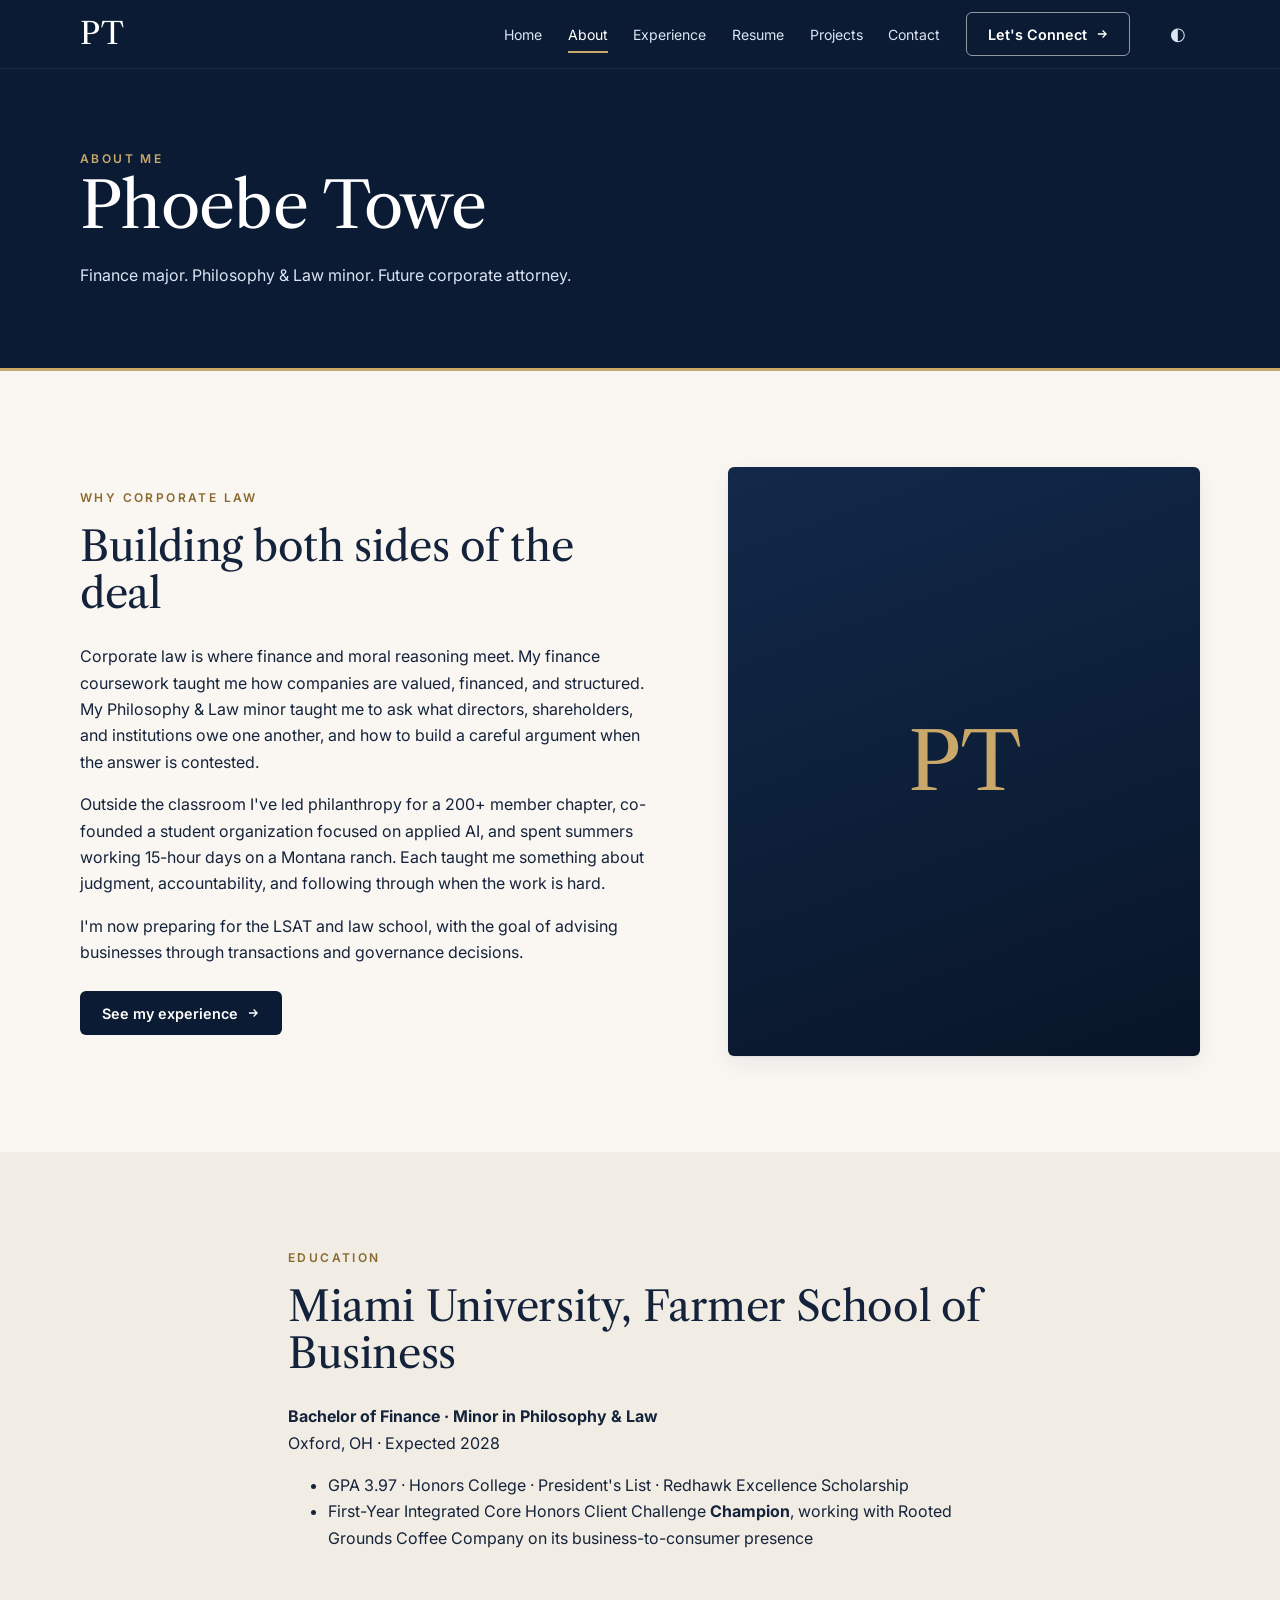
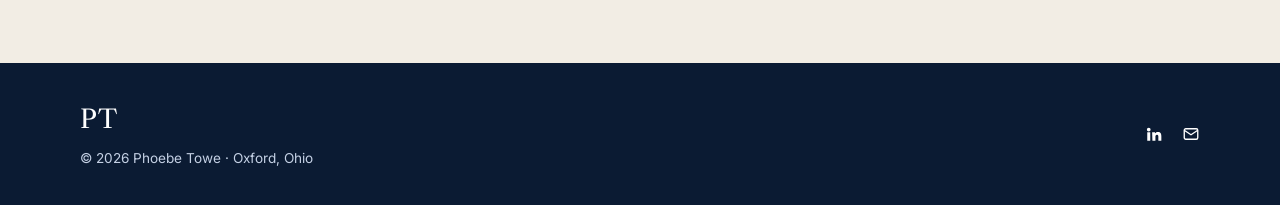
==== about.html @ 5b2447f4 "Rebuild portfolio as multi-page navy site with progress dashboard Co-Authored-By: Claude Sonnet 5.5 " ====
<!doctype html>
<html lang="en">
<head>
  <meta charset="utf-8">
  <meta name="viewport" content="width=device-width, initial-scale=1">
  <title>About | Phoebe Towe</title>
  <meta name="description" content="About Phoebe Towe: finance major, Philosophy & Law minor, and aspiring corporate attorney at Miami University.">
  <meta name="theme-color" content="#0b1b33">
  <link rel="canonical" href="https://phoebetowe.github.io/Portfolio/about.html">
  <meta property="og:title" content="About | Phoebe Towe">
  <meta property="og:description" content="About Phoebe Towe: finance major, Philosophy & Law minor, and aspiring corporate attorney at Miami University.">
  <meta property="og:type" content="website">
  <meta property="og:url" content="https://phoebetowe.github.io/Portfolio/about.html">
  <link rel="icon" href="assets/favicon.svg" type="image/svg+xml">
  <link rel="preconnect" href="https://fonts.googleapis.com">
  <link rel="preconnect" href="https://fonts.gstatic.com" crossorigin>
  <link href="https://fonts.googleapis.com/css2?family=Libre+Caslon+Text:ital,wght@0,400;0,700;1,400&family=Inter:wght@400;500;600&display=swap" rel="stylesheet">
  <link rel="stylesheet" href="css/main.css">
  <link rel="stylesheet" href="css/print.css" media="print">
  <script>
    document.documentElement.classList.add('js');
    try { var t = localStorage.getItem('theme'); if (t) document.documentElement.dataset.theme = t; } catch (e) {}
  </script>
</head>
<body>
  <a class="skip" href="#main">Skip to content</a>
  <header class="site-header">
    <div class="container header-inner">
      <a class="brand" href="index.html" aria-label="Phoebe Towe, home">PT</a>
      <button class="menu-btn" type="button" aria-expanded="false" aria-controls="site-nav">Menu</button>
      <nav id="site-nav" aria-label="Primary">
        <ul class="nav-links">
          <li><a href="index.html">Home</a></li>
          <li><a href="about.html" aria-current="page">About</a></li>
          <li><a href="experience.html">Experience</a></li>
          <li><a href="resume.html">Resume</a></li>
          <li><a href="projects.html">Projects</a></li>
          <li><a href="contact.html">Contact</a></li>
          <li><a class="btn btn-outline" href="contact.html">Let's Connect <svg width="14" height="14" viewBox="0 0 24 24" fill="none" stroke="currentColor" stroke-width="2.2" aria-hidden="true"><path d="M5 12h14M13 6l6 6-6 6"/></svg></a></li>
          <li><button class="theme-btn" type="button" aria-label="Toggle dark mode">◐</button></li>
        </ul>
      </nav>
    </div>
  </header>

  <main id="main">
    <section class="page-hero">
      <div class="container">
        <p class="eyebrow">About me</p>
        <h1>Phoebe Towe</h1>
        <p>Finance major. Philosophy &amp; Law minor. Future corporate attorney.</p>
      </div>
    </section>

    <section class="section reveal" aria-labelledby="about-h">
      <div class="container split">
        <div>
          <p class="eyebrow">Why corporate law</p>
          <h2 id="about-h">Building both sides of the deal</h2>
          <p>Corporate law is where finance and moral reasoning meet. My finance coursework taught me how companies are valued, financed, and structured. My Philosophy &amp; Law minor taught me to ask what directors, shareholders, and institutions owe one another, and how to build a careful argument when the answer is contested.</p>
          <p>Outside the classroom I've led philanthropy for a 200+ member chapter, co-founded a student organization focused on applied AI, and spent summers working 15-hour days on a Montana ranch. Each taught me something about judgment, accountability, and following through when the work is hard.</p>
          <p>I'm now preparing for the LSAT and law school, with the goal of advising businesses through transactions and governance decisions.</p>
          <div class="cta"><a class="btn btn-primary" href="experience.html">See my experience <svg width="14" height="14" viewBox="0 0 24 24" fill="none" stroke="currentColor" stroke-width="2.2" aria-hidden="true"><path d="M5 12h14M13 6l6 6-6 6"/></svg></a></div>
        </div>
        <figure class="portrait">
          <span class="initials" aria-hidden="true">PT</span>
          <!-- Drop a headshot at assets/headshot.jpg and replace the span above with:
               <img src="assets/headshot.jpg" alt="Portrait of Phoebe Towe" width="800" height="1000"> -->
        </figure>
      </div>
    </section>

    <section class="section alt reveal" aria-labelledby="edu-h">
      <div class="container narrow">
        <p class="eyebrow">Education</p>
        <h2 id="edu-h">Miami University, Farmer School of Business</h2>
        <p><strong>Bachelor of Finance · Minor in Philosophy &amp; Law</strong><br>Oxford, OH · Expected 2028</p>
        <ul>
          <li>GPA 3.97 · Honors College · President's List · Redhawk Excellence Scholarship</li>
          <li>First-Year Integrated Core Honors Client Challenge <strong>Champion</strong>, working with Rooted Grounds Coffee Company on its business-to-consumer presence</li>
        </ul>
      </div>
    </section>
  </main>

  <footer class="site-footer">
    <div class="container footer-inner">
      <div>
        <a class="brand" href="index.html" aria-label="Phoebe Towe, home">PT</a>
        <p style="margin:.4rem 0 0">© <span id="year">2026</span> Phoebe Towe · Oxford, Ohio</p>
      </div>
      <div class="footer-links">
        <a href="https://www.linkedin.com/in/phoebe-towe" rel="noopener" aria-label="LinkedIn"><svg width="18" height="18" viewBox="0 0 24 24" fill="currentColor" aria-hidden="true"><path d="M4.98 3.5a2.5 2.5 0 1 1 0 5 2.5 2.5 0 0 1 0-5zM3 9.5h4V21H3zM9.5 9.5h3.8v1.6h.1c.5-1 1.8-1.9 3.7-1.9 4 0 4.7 2.6 4.7 6V21h-4v-5.2c0-1.3 0-2.9-1.8-2.9s-2.1 1.4-2.1 2.8V21h-4z"/></svg></a>
        <a href="mailto:towepm@miamioh.edu" aria-label="Email Phoebe"><svg width="18" height="18" viewBox="0 0 24 24" fill="none" stroke="currentColor" stroke-width="1.8" aria-hidden="true"><rect x="3" y="5" width="18" height="14" rx="2"/><path d="m3 7 9 6 9-6"/></svg></a>
      </div>
    </div>
  </footer>
  <script src="js/main.js"></script>
</body>
</html>
---- css/main.css ----
/* Phoebe Towe portfolio — navy + brass. All colors live in tokens. */
:root {
  --navy-900: #081528;
  --navy-800: #0b1b33;
  --navy-700: #12294a;
  --navy-600: #1d3a63;
  --brass: #c9a86a;
  --brass-dark: #8a6a2f;
  --brass-soft: #e9dcc0;

  --bg: #faf7f2;
  --surface: #ffffff;
  --surface-2: #f2ede4;
  --text: #14233b;
  --text-muted: #4f5d73;
  --line: #e4ddd0;
  --accent: var(--brass-dark);
  --link: var(--navy-700);
  --focus: #2f6fdf;
  --success: #1f8a5b;
  --shadow: 0 1px 2px rgb(11 27 51 / 6%), 0 8px 24px rgb(11 27 51 / 7%);

  --font-display: "Libre Caslon Text", Georgia, "Times New Roman", serif;
  --font-body: "Inter", system-ui, -apple-system, "Segoe UI", sans-serif;
  --radius: 6px;
  --maxw: 1120px;
}

:root[data-theme="dark"] {
  --bg: #0a1628;
  --surface: #11233f;
  --surface-2: #0e1d35;
  --text: #eef1f6;
  --text-muted: #b2bdd0;
  --line: #24395c;
  --accent: var(--brass);
  --link: #cfe0ff;
  --shadow: 0 8px 24px rgb(0 0 0 / 35%);
}

*, *::before, *::after { box-sizing: border-box; }
html { scroll-behavior: smooth; }
body {
  margin: 0;
  background: var(--bg);
  color: var(--text);
  font-family: var(--font-body);
  font-size: 1rem;
  line-height: 1.65;
  -webkit-font-smoothing: antialiased;
}
img, svg { max-width: 100%; display: block; }
a { color: var(--link); }
:focus-visible { outline: 3px solid var(--focus); outline-offset: 3px; border-radius: 3px; }
.skip { position: absolute; left: -999px; top: 0; background: var(--brass); color: var(--navy-900); padding: .6rem 1rem; z-index: 100; }
.skip:focus { left: 0; }
.container { width: min(var(--maxw), 100% - 2.5rem); margin-inline: auto; }

h1, h2, h3 { font-family: var(--font-display); line-height: 1.15; margin: 0 0 .6em; font-weight: 400; letter-spacing: -.01em; }
h1 { font-size: clamp(2.4rem, 6vw, 4rem); }
h2 { font-size: clamp(1.8rem, 3.6vw, 2.6rem); }
h3 { font-size: 1.2rem; }
p { margin: 0 0 1em; }
.eyebrow { font-size: .75rem; letter-spacing: .2em; text-transform: uppercase; font-weight: 600; color: var(--accent); margin-bottom: .9rem; }

/* ---------- Header ---------- */
.site-header { position: sticky; top: 0; z-index: 50; background: var(--navy-800); border-bottom: 1px solid rgb(255 255 255 / 8%); }
.header-inner { display: flex; align-items: center; justify-content: space-between; gap: 1.5rem; min-height: 68px; }
.brand { display: inline-flex; align-items: center; gap: .6rem; color: #fff; text-decoration: none; font-family: var(--font-display); font-size: 1.9rem; letter-spacing: .02em; }
.brand small { font-family: var(--font-body); font-size: .72rem; letter-spacing: .18em; text-transform: uppercase; color: var(--brass-soft); display: none; }
.nav-links { display: flex; align-items: center; gap: 1.6rem; list-style: none; margin: 0; padding: 0; }
.nav-links a:not(.btn) { color: #dbe4f3; text-decoration: none; font-size: .88rem; padding: .5rem 0; border-bottom: 2px solid transparent; }
.nav-links a:not(.btn):hover, .nav-links a[aria-current="page"] { color: #fff; border-bottom-color: var(--brass); }
.menu-btn { display: none; background: none; border: 1px solid rgb(255 255 255 / 30%); color: #fff; border-radius: var(--radius); min-height: 44px; padding: 0 1rem; font: inherit; cursor: pointer; }
.theme-btn { background: none; border: 0; color: #dbe4f3; font-size: 1.1rem; cursor: pointer; min-width: 44px; min-height: 44px; }

/* ---------- Buttons ---------- */
.btn { display: inline-flex; align-items: center; gap: .5rem; min-height: 44px; padding: .65rem 1.3rem; border-radius: var(--radius); font: 600 .9rem var(--font-body); text-decoration: none; border: 1px solid transparent; cursor: pointer; transition: transform .2s, background .2s, color .2s, border-color .2s; }
.btn:hover { transform: translateY(-1px); }
.btn-primary { background: var(--navy-800); color: #fff; }
.btn-primary:hover { background: var(--navy-600); }
.btn-brass { background: var(--brass); color: var(--navy-900); }
.btn-brass:hover { background: var(--brass-soft); }
.btn-outline { border-color: rgb(255 255 255 / 55%); color: #fff; background: transparent; }
.btn-outline:hover { background: rgb(255 255 255 / 12%); }
.btn-ghost { border-color: var(--navy-700); color: var(--navy-700); background: transparent; }
.btn-ghost:hover { background: var(--navy-800); color: #fff; }
:root[data-theme="dark"] .btn-primary { background: var(--brass); color: var(--navy-900); }
:root[data-theme="dark"] .btn-ghost { border-color: var(--brass); color: var(--brass); }
.cta { display: flex; flex-wrap: wrap; gap: .8rem; margin-top: 1.6rem; }

/* ---------- Hero ---------- */
.hero { position: relative; overflow: hidden; color: #fff; background: linear-gradient(180deg, #07111f 0%, var(--navy-800) 55%, #1b3156 100%); }
.hero .skyline { position: absolute; inset: auto 0 0 0; width: 100%; height: 78%; opacity: .95; pointer-events: none; }
.hero::after { content: ""; position: absolute; inset: 0; background: linear-gradient(90deg, rgb(7 17 31 / 92%) 0%, rgb(7 17 31 / 70%) 45%, rgb(7 17 31 / 0%) 80%); pointer-events: none; }
.hero .container { position: relative; z-index: 1; }
.hero-inner { position: relative; padding: clamp(5rem, 14vw, 9.5rem) 0 clamp(6rem, 16vw, 11rem); max-width: 40rem; }
.hero .eyebrow { color: var(--brass); }
.hero h1 { color: #fff; }
.hero .lede { color: #dbe4f3; font-size: 1.1rem; max-width: 34rem; }
.facts { display: flex; flex-wrap: wrap; gap: 1.6rem 2.4rem; margin: 2.4rem 0 0; padding-top: 1.4rem; border-top: 1px solid rgb(255 255 255 / 18%); }
.facts dt { font-size: .7rem; letter-spacing: .16em; text-transform: uppercase; color: var(--brass-soft); }
.facts dd { margin: .15rem 0 0; font-family: var(--font-display); font-size: 1.15rem; }

.page-hero { background: var(--navy-800); color: #fff; padding: clamp(3rem, 7vw, 5rem) 0; border-bottom: 3px solid var(--brass); }
.page-hero h1 { color: #fff; margin-bottom: .3em; }
.page-hero p { color: #dbe4f3; max-width: 38rem; margin: 0; }
.page-hero .eyebrow { color: var(--brass); }

/* ---------- Sections ---------- */
.section { padding: clamp(3.5rem, 8vw, 6rem) 0; }
.section.alt { background: var(--surface-2); }
.narrow { max-width: 44rem; }
.split { display: grid; grid-template-columns: 1.1fr .9fr; gap: clamp(2rem, 6vw, 4.5rem); align-items: center; }
.portrait { position: relative; aspect-ratio: 4 / 5; border-radius: var(--radius); background: linear-gradient(160deg, var(--navy-700), var(--navy-900)); display: grid; place-items: center; box-shadow: var(--shadow); overflow: hidden; }
.portrait img { width: 100%; height: 100%; object-fit: cover; }
.portrait .initials { font-family: var(--font-display); font-size: 5rem; color: var(--brass); }
.portrait figcaption { position: absolute; inset: auto 0 0 0; padding: .8rem 1rem; font-size: .75rem; color: #dbe4f3; background: linear-gradient(transparent, rgb(8 21 40 / 85%)); }
figure { margin: 0; }

/* Cards */
.cards { display: grid; grid-template-columns: repeat(auto-fit, minmax(260px, 1fr)); gap: 1.4rem; }
.card { background: var(--surface); border: 1px solid var(--line); border-radius: var(--radius); box-shadow: var(--shadow); overflow: hidden; display: flex; flex-direction: column; }
.card .thumb { aspect-ratio: 16 / 9; background: linear-gradient(135deg, var(--navy-700), var(--navy-900)); display: grid; place-items: center; }
.card .thumb svg { width: 56px; height: 56px; stroke: var(--brass); fill: none; stroke-width: 1.4; }
.card-body { padding: 1.3rem 1.4rem 1.5rem; display: flex; flex-direction: column; flex: 1; }
.card-tag { font-size: .7rem; letter-spacing: .14em; text-transform: uppercase; color: var(--accent); font-weight: 600; margin-bottom: .5rem; }
.card h3 { margin-bottom: .4em; }
.card p { color: var(--text-muted); font-size: .95rem; }
.status { margin-top: auto; font-size: .8rem; font-weight: 600; color: var(--text-muted); }
.status::before { content: ""; display: inline-block; width: .55rem; height: .55rem; border-radius: 50%; background: var(--brass); margin-right: .5rem; }

/* Highlights row */
.highlights { display: grid; grid-template-columns: repeat(auto-fit, minmax(220px, 1fr)); gap: 1.2rem; margin-top: 2rem; }
.highlight { background: var(--surface); border: 1px solid var(--line); border-left: 3px solid var(--brass); padding: 1.2rem 1.3rem; border-radius: var(--radius); }
.highlight strong { display: block; font-family: var(--font-display); font-size: 1.15rem; font-weight: 400; margin-bottom: .2rem; }
.highlight span { color: var(--text-muted); font-size: .9rem; }

/* Timeline */
.timeline { list-style: none; margin: 0; padding: 0 0 0 1.6rem; position: relative; }
.timeline::before { content: ""; position: absolute; left: 5px; top: 8px; bottom: 8px; width: 2px; background: var(--line); }
.timeline > li { position: relative; padding: 0 0 2.4rem; display: grid; grid-template-columns: 15rem 1fr; gap: 1rem 2.4rem; }
.timeline > li::before { content: ""; position: absolute; left: -1.6rem; top: .45rem; width: 12px; height: 12px; border-radius: 50%; background: var(--brass); box-shadow: 0 0 0 4px var(--bg); }
.timeline h3 { margin-bottom: .15em; }
.timeline .role { color: var(--text-muted); margin: 0; font-size: .95rem; }
.timeline .when { color: var(--accent); font-size: .8rem; font-weight: 600; letter-spacing: .06em; margin-top: .4rem; }
.timeline ul { margin: 0; padding-left: 1.1rem; color: var(--text-muted); }
.timeline li li { margin-bottom: .45rem; }

/* Tags */
.tags { display: flex; flex-wrap: wrap; gap: .6rem; list-style: none; margin: 0; padding: 0; }
.tags li { background: var(--surface); border: 1px solid var(--line); border-radius: 999px; padding: .4rem 1rem; font-size: .85rem; color: var(--text); }

/* Resume page */
.resume-actions { display: flex; flex-wrap: wrap; gap: .8rem; margin-bottom: 2.4rem; }
.resume-sheet { background: var(--surface); border: 1px solid var(--line); box-shadow: var(--shadow); border-radius: var(--radius); padding: clamp(1.5rem, 5vw, 3.2rem); }
.resume-sheet header { border-bottom: 2px solid var(--navy-800); padding-bottom: 1rem; margin-bottom: 1.6rem; }
.resume-sheet h1 { font-size: 2.2rem; margin-bottom: .2em; }
.resume-sheet h2 { font-size: .8rem; letter-spacing: .18em; text-transform: uppercase; font-family: var(--font-body); font-weight: 600; color: var(--accent); border-bottom: 1px solid var(--line); padding-bottom: .4rem; margin: 1.8rem 0 1rem; }
.r-row { display: flex; justify-content: space-between; gap: 1rem; flex-wrap: wrap; }
.r-row strong { font-weight: 600; }
.r-row span { color: var(--text-muted); font-size: .9rem; }
.resume-sheet ul { margin: .4rem 0 1.1rem; padding-left: 1.1rem; color: var(--text-muted); font-size: .95rem; }

/* Contact */
.contact-grid { display: grid; grid-template-columns: 1fr 1fr; gap: clamp(2rem, 6vw, 4rem); align-items: start; }
.contact-list { list-style: none; padding: 0; margin: 1.6rem 0 0; display: grid; gap: .9rem; }
.contact-list a { text-decoration: none; font-weight: 500; }
.contact-list a:hover { text-decoration: underline; }
form.contact-form { background: var(--surface); border: 1px solid var(--line); border-radius: var(--radius); box-shadow: var(--shadow); padding: 1.6rem; display: grid; gap: 1rem; }
label { font-size: .8rem; font-weight: 600; letter-spacing: .04em; }
input, textarea { width: 100%; font: inherit; color: var(--text); background: var(--bg); border: 1px solid var(--line); border-radius: var(--radius); padding: .75rem .9rem; min-height: 44px; margin-top: .3rem; }
textarea { min-height: 140px; resize: vertical; }
.form-note { font-size: .8rem; color: var(--text-muted); margin: 0; }

.disclaimer { font-size: .8rem; color: var(--text-muted); margin-top: 1.6rem; }

/* Footer */
.site-footer { background: var(--navy-800); color: #c4d0e4; padding: 2.2rem 0; font-size: .85rem; }
.footer-inner { display: flex; justify-content: space-between; align-items: center; flex-wrap: wrap; gap: 1rem; }
.footer-inner .brand { font-size: 1.6rem; }
.footer-links { display: flex; gap: 1.2rem; }
.footer-links a { color: #fff; text-decoration: none; }
.footer-links a:hover { text-decoration: underline; }

/* ---------- Dashboard ---------- */
.dash-grid { display: grid; grid-template-columns: 280px 1fr; gap: 1.6rem; }
.panel { background: var(--surface); border: 1px solid var(--line); border-radius: var(--radius); box-shadow: var(--shadow); padding: 1.6rem; }
.ring { width: 190px; height: 190px; margin: 0 auto 1rem; }
.ring-track { stroke: var(--line); }
.ring-fill { stroke: var(--success); transition: stroke-dashoffset .8s ease; }
.ring-num { font-family: var(--font-display); font-size: 2.6rem; fill: var(--text); }
.badge { display: inline-flex; align-items: center; gap: .4rem; border: 1px solid var(--success); color: var(--success); border-radius: 999px; padding: .25rem .8rem; font-size: .8rem; font-weight: 600; }
.task-list { list-style: none; padding: 0; margin: 0; display: grid; gap: .1rem; }
.task-list li { display: grid; grid-template-columns: 26px 1fr auto; gap: .7rem; align-items: center; padding: .55rem 0; border-bottom: 1px solid var(--line); font-size: .95rem; }
.task-list .mark { width: 22px; height: 22px; border-radius: 50%; display: grid; place-items: center; font-size: .75rem; font-weight: 700; border: 2px solid var(--line); }
.task-list .done .mark { background: var(--success); border-color: var(--success); color: #fff; }
.task-list .doing .mark { border-color: var(--focus); color: var(--focus); }
.task-list small { color: var(--text-muted); text-transform: uppercase; letter-spacing: .08em; font-size: .68rem; font-weight: 600; }
.phase-bars { display: grid; gap: 1rem; margin-top: 1.4rem; }
.bar { height: 8px; border-radius: 99px; background: var(--line); overflow: hidden; }
.bar > i { display: block; height: 100%; background: var(--navy-600); border-radius: 99px; }
:root[data-theme="dark"] .bar > i { background: var(--brass); }
.bar-label { display: flex; justify-content: space-between; font-size: .85rem; margin-bottom: .3rem; }

/* ---------- Motion ---------- */
@media (prefers-reduced-motion: no-preference) {
  .js .reveal { opacity: 0; transform: translateY(14px); transition: opacity .6s ease, transform .6s ease; }
  .js .reveal.in { opacity: 1; transform: none; }
}

/* ---------- Responsive ---------- */
@media (max-width: 900px) {
  .split, .contact-grid, .dash-grid { grid-template-columns: 1fr; }
  .timeline > li { grid-template-columns: 1fr; gap: .6rem; }
  .portrait { max-width: 360px; }
}
@media (max-width: 860px) {
  .menu-btn { display: inline-block; }
  nav { position: absolute; top: 100%; left: 0; right: 0; background: var(--navy-800); display: none; border-top: 1px solid rgb(255 255 255 / 10%); }
  nav.open { display: block; }
  .nav-links { flex-direction: column; align-items: stretch; gap: 0; padding: .6rem 1.25rem 1.2rem; }
  .nav-links a:not(.btn) { display: block; padding: .8rem 0; }
  .nav-links .btn { margin-top: .6rem; justify-content: center; }
}
@media (min-width: 1000px) { .brand small { display: inline; } }
---- css/print.css ----
@page { margin: 0.6in; }
:root, :root[data-theme="dark"] { --bg: #fff; --surface: #fff; --text: #000; --text-muted: #333; --line: #bbb; --accent: #1d3a63; --shadow: none; }
body { font-size: 10.5pt; background: #fff; }
.site-header, .skip, .cta, .print-btn, .theme-btn, .menu-btn, .site-footer, .page-hero, .resume-actions { display: none !important; }
.reveal { opacity: 1 !important; transform: none !important; }
.section { padding: 0; }
.resume-sheet { border: 0; box-shadow: none; padding: 0; }
.resume-sheet ul { margin-bottom: .6rem; }
a { color: inherit; text-decoration: none; }
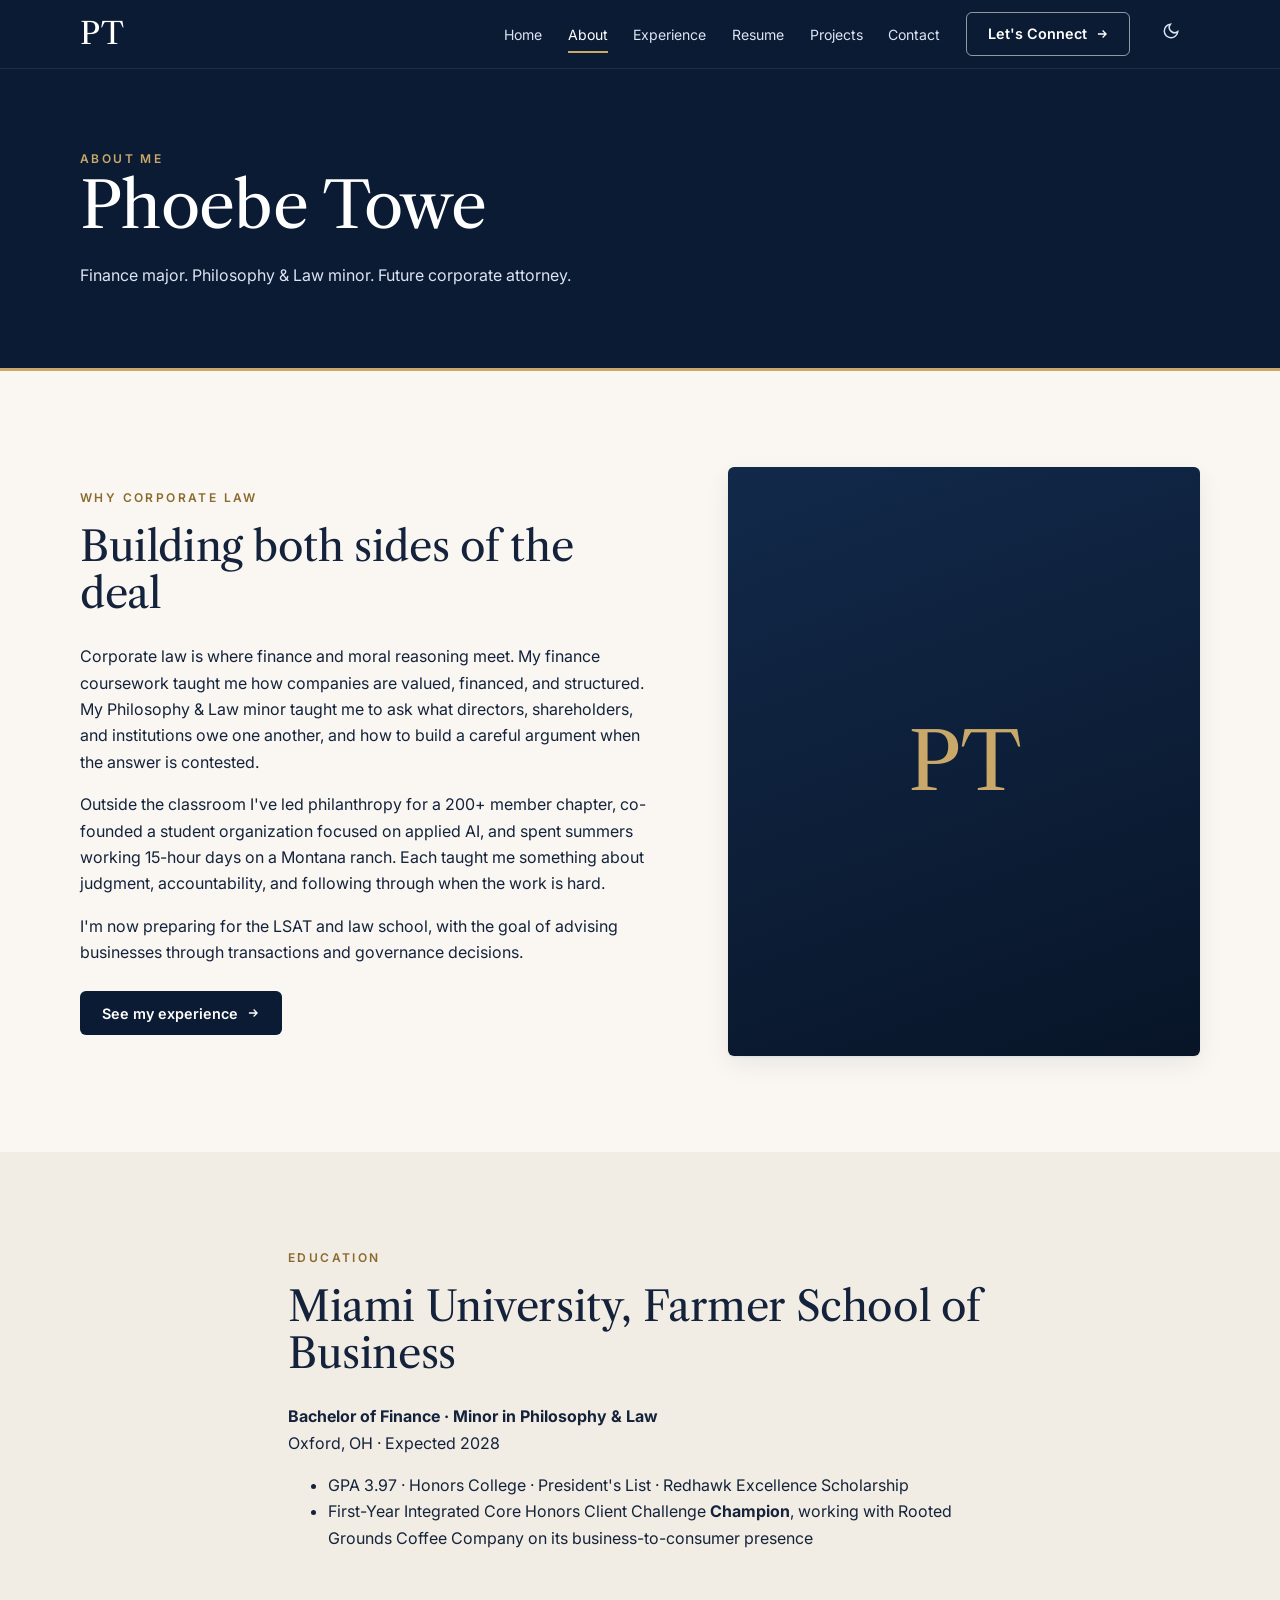
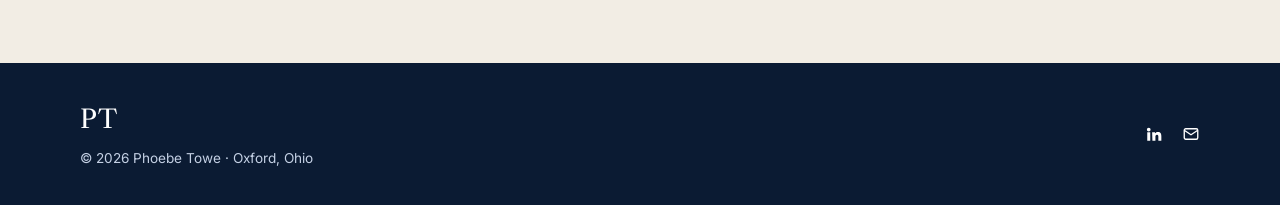
==== commit 2414a06d: "Fix hero legibility and theme toggle icon Co-Authored-By: Claude Sonnet 5.5 <noreply@anthropic.com> " ====
--- a/about.html
+++ b/about.html
@@ -37,7 +37,7 @@
           <li><a href="projects.html">Projects</a></li>
           <li><a href="contact.html">Contact</a></li>
           <li><a class="btn btn-outline" href="contact.html">Let's Connect <svg width="14" height="14" viewBox="0 0 24 24" fill="none" stroke="currentColor" stroke-width="2.2" aria-hidden="true"><path d="M5 12h14M13 6l6 6-6 6"/></svg></a></li>
-          <li><button class="theme-btn" type="button" aria-label="Toggle dark mode">◐</button></li>
+          <li><button class="theme-btn" type="button" aria-label="Toggle dark mode"><svg width="18" height="18" viewBox="0 0 24 24" fill="none" stroke="currentColor" stroke-width="2" aria-hidden="true"><path d="M21 12.8A9 9 0 1 1 11.2 3 7 7 0 0 0 21 12.8z"/></svg></button></li>
         </ul>
       </nav>
     </div>
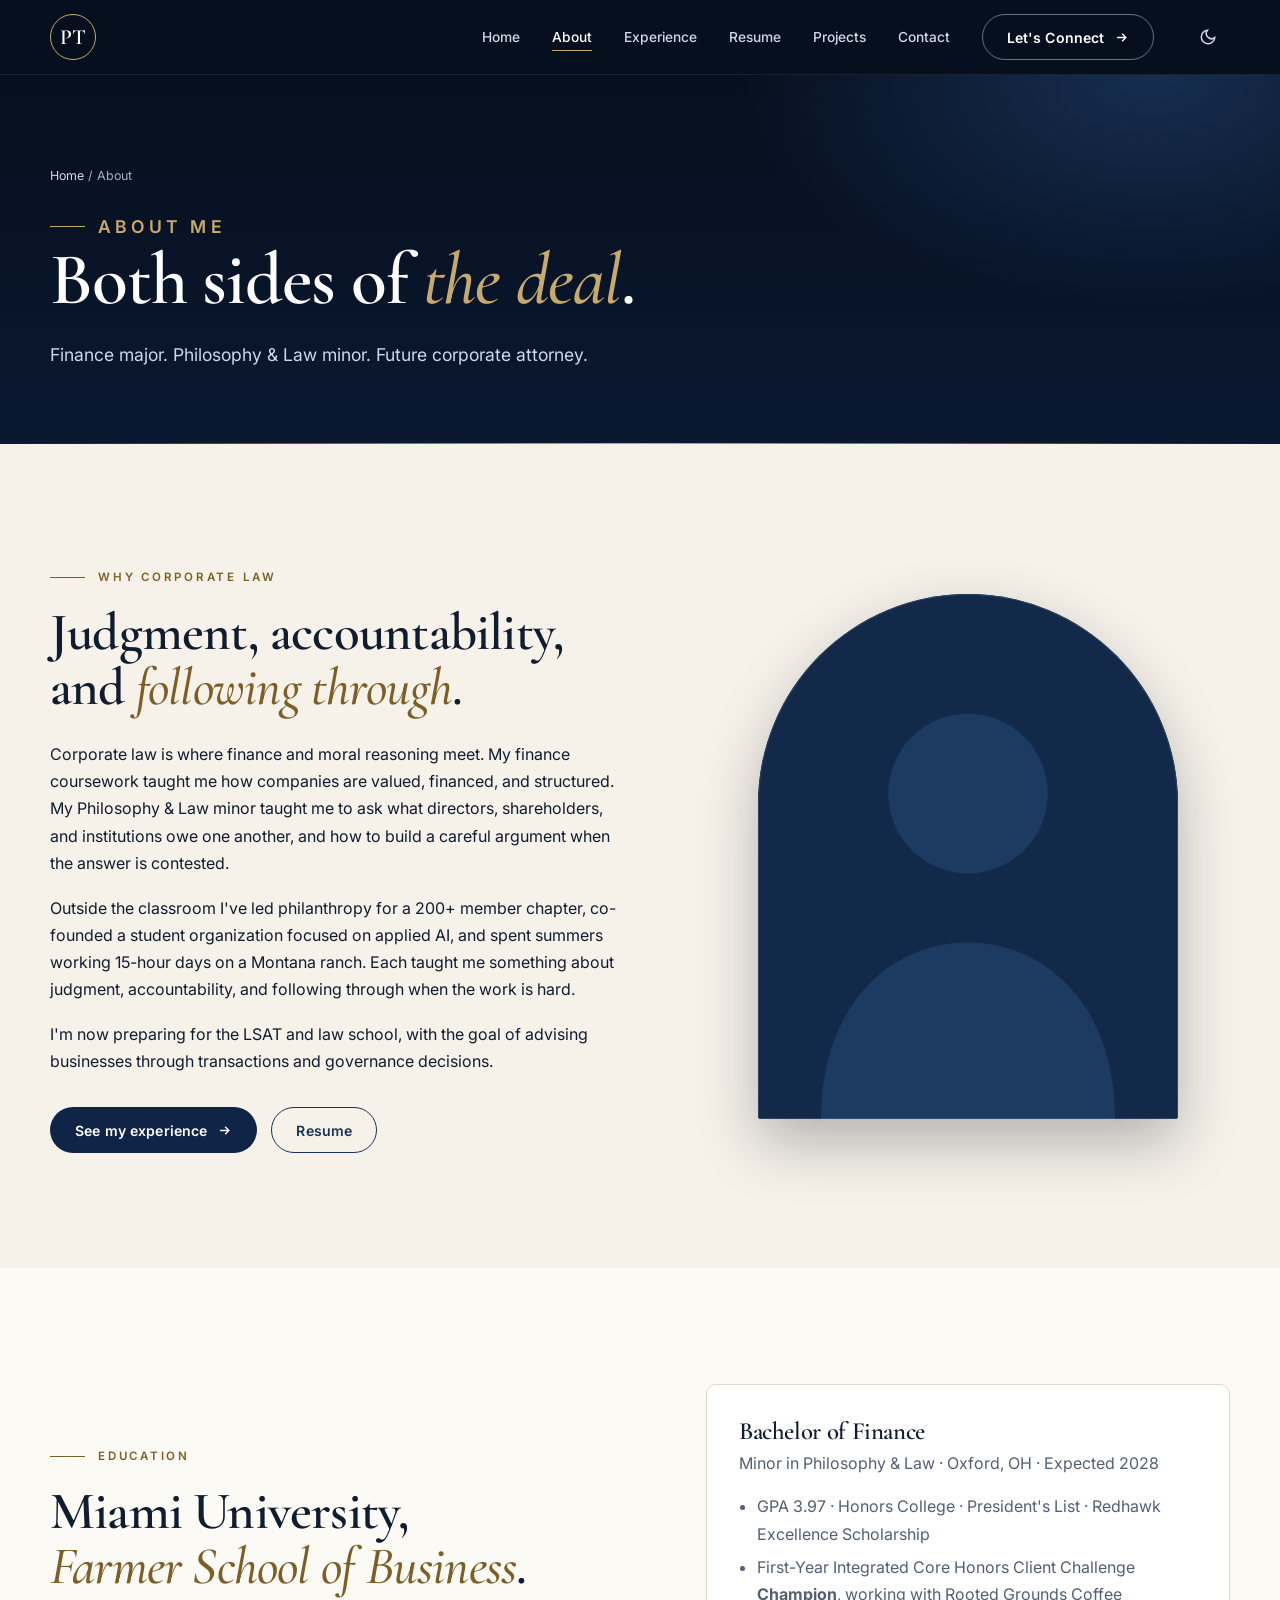
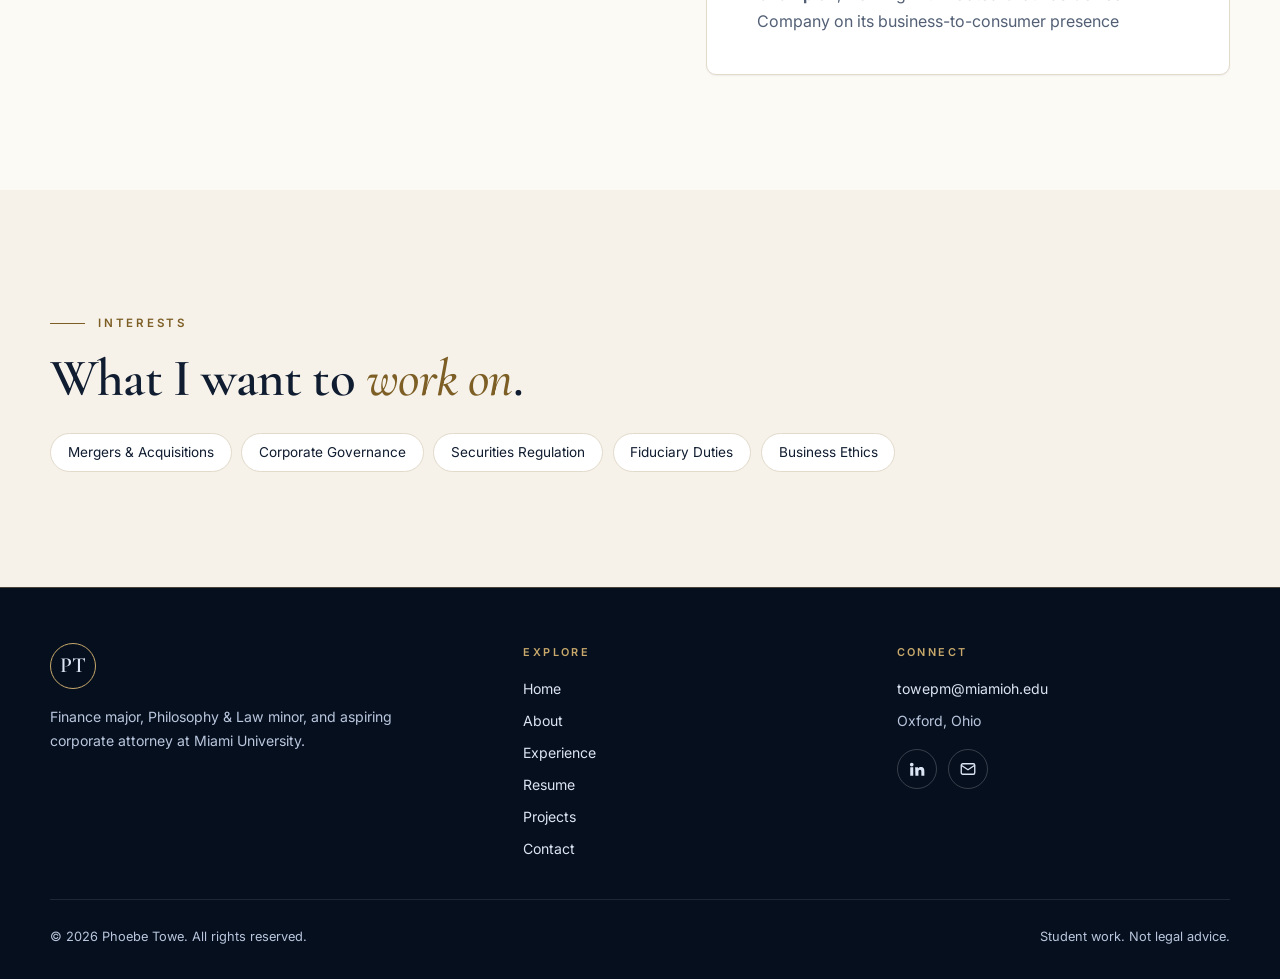
==== commit 47683b5c: "Redesign: editorial navy and brass system, bento, timeline, resume sheet, photo slots, image prompts" ====
--- a/about.html
+++ b/about.html
@@ -5,7 +5,7 @@
   <meta name="viewport" content="width=device-width, initial-scale=1">
   <title>About | Phoebe Towe</title>
   <meta name="description" content="About Phoebe Towe: finance major, Philosophy & Law minor, and aspiring corporate attorney at Miami University.">
-  <meta name="theme-color" content="#0b1b33">
+  <meta name="theme-color" content="#060f1e">
   <link rel="canonical" href="https://phoebetowe.github.io/Portfolio/about.html">
   <meta property="og:title" content="About | Phoebe Towe">
   <meta property="og:description" content="About Phoebe Towe: finance major, Philosophy & Law minor, and aspiring corporate attorney at Miami University.">
@@ -14,7 +14,7 @@
   <link rel="icon" href="assets/favicon.svg" type="image/svg+xml">
   <link rel="preconnect" href="https://fonts.googleapis.com">
   <link rel="preconnect" href="https://fonts.gstatic.com" crossorigin>
-  <link href="https://fonts.googleapis.com/css2?family=Libre+Caslon+Text:ital,wght@0,400;0,700;1,400&family=Inter:wght@400;500;600&display=swap" rel="stylesheet">
+  <link href="https://fonts.googleapis.com/css2?family=Cormorant+Garamond:ital,wght@0,500;0,600;1,500&family=Inter:wght@400;500;600&display=swap" rel="stylesheet">
   <link rel="stylesheet" href="css/main.css">
   <link rel="stylesheet" href="css/print.css" media="print">
   <script>
@@ -36,7 +36,7 @@
           <li><a href="resume.html">Resume</a></li>
           <li><a href="projects.html">Projects</a></li>
           <li><a href="contact.html">Contact</a></li>
-          <li><a class="btn btn-outline" href="contact.html">Let's Connect <svg width="14" height="14" viewBox="0 0 24 24" fill="none" stroke="currentColor" stroke-width="2.2" aria-hidden="true"><path d="M5 12h14M13 6l6 6-6 6"/></svg></a></li>
+          <li><a class="btn btn-outline" href="contact.html">Let's Connect <svg width="15" height="15" viewBox="0 0 24 24" fill="none" stroke="currentColor" stroke-width="2.2" aria-hidden="true"><path d="M5 12h14M13 6l6 6-6 6"/></svg></a></li>
           <li><button class="theme-btn" type="button" aria-label="Toggle dark mode"><svg width="18" height="18" viewBox="0 0 24 24" fill="none" stroke="currentColor" stroke-width="2" aria-hidden="true"><path d="M21 12.8A9 9 0 1 1 11.2 3 7 7 0 0 0 21 12.8z"/></svg></button></li>
         </ul>
       </nav>
@@ -46,8 +46,9 @@
   <main id="main">
     <section class="page-hero">
       <div class="container">
+        <p class="crumbs"><a href="index.html">Home</a> / About</p>
         <p class="eyebrow">About me</p>
-        <h1>Phoebe Towe</h1>
+        <h1>Both sides of <em>the deal</em>.</h1>
         <p>Finance major. Philosophy &amp; Law minor. Future corporate attorney.</p>
       </div>
     </section>
@@ -56,43 +57,58 @@
       <div class="container split">
         <div>
           <p class="eyebrow">Why corporate law</p>
-          <h2 id="about-h">Building both sides of the deal</h2>
+          <h2 id="about-h">Judgment, accountability, and <em>following through</em>.</h2>
           <p>Corporate law is where finance and moral reasoning meet. My finance coursework taught me how companies are valued, financed, and structured. My Philosophy &amp; Law minor taught me to ask what directors, shareholders, and institutions owe one another, and how to build a careful argument when the answer is contested.</p>
           <p>Outside the classroom I've led philanthropy for a 200+ member chapter, co-founded a student organization focused on applied AI, and spent summers working 15-hour days on a Montana ranch. Each taught me something about judgment, accountability, and following through when the work is hard.</p>
           <p>I'm now preparing for the LSAT and law school, with the goal of advising businesses through transactions and governance decisions.</p>
-          <div class="cta"><a class="btn btn-primary" href="experience.html">See my experience <svg width="14" height="14" viewBox="0 0 24 24" fill="none" stroke="currentColor" stroke-width="2.2" aria-hidden="true"><path d="M5 12h14M13 6l6 6-6 6"/></svg></a></div>
+          <div class="cta"><a class="btn btn-primary" href="experience.html">See my experience <svg width="15" height="15" viewBox="0 0 24 24" fill="none" stroke="currentColor" stroke-width="2.2" aria-hidden="true"><path d="M5 12h14M13 6l6 6-6 6"/></svg></a><a class="btn btn-ghost" href="resume.html">Resume</a></div>
         </div>
-        <figure class="portrait">
-          <span class="initials" aria-hidden="true">PT</span>
-          <!-- Drop a headshot at assets/headshot.jpg and replace the span above with:
-               <img src="assets/headshot.jpg" alt="Portrait of Phoebe Towe" width="800" height="1000"> -->
-        </figure>
+        <div class="portrait frame">
+          <span class="art"><svg viewBox="0 0 200 250" preserveAspectRatio="xMidYMid slice" aria-hidden="true"><rect width="200" height="250" fill="#12294a"/><circle cx="100" cy="95" r="38" fill="#1d3a63"/><path d="M30 250c0-52 31-84 70-84s70 32 70 84z" fill="#1d3a63"/></svg></span>
+          <span class="initials" aria-hidden="true" style="display:none">PT</span>
+          <img src="assets/img/headshot.jpg" alt="Portrait of Phoebe Towe" loading="lazy" decoding="async" data-slot>
+        </div>
       </div>
     </section>
 
     <section class="section alt reveal" aria-labelledby="edu-h">
-      <div class="container narrow">
-        <p class="eyebrow">Education</p>
-        <h2 id="edu-h">Miami University, Farmer School of Business</h2>
-        <p><strong>Bachelor of Finance · Minor in Philosophy &amp; Law</strong><br>Oxford, OH · Expected 2028</p>
-        <ul>
-          <li>GPA 3.97 · Honors College · President's List · Redhawk Excellence Scholarship</li>
-          <li>First-Year Integrated Core Honors Client Challenge <strong>Champion</strong>, working with Rooted Grounds Coffee Company on its business-to-consumer presence</li>
-        </ul>
+      <div class="container split">
+        <div>
+          <p class="eyebrow">Education</p>
+          <h2 id="edu-h">Miami University, <em>Farmer School of Business</em>.</h2>
+        </div>
+        <div class="edu">
+          <h3>Bachelor of Finance</h3>
+          <p style="margin:0;color:var(--text-muted)">Minor in Philosophy &amp; Law · Oxford, OH · Expected 2028</p>
+          <ul>
+            <li>GPA 3.97 · Honors College · President's List · Redhawk Excellence Scholarship</li>
+            <li>First-Year Integrated Core Honors Client Challenge <strong>Champion</strong>, working with Rooted Grounds Coffee Company on its business-to-consumer presence</li>
+          </ul>
+        </div>
+      </div>
+    </section>
+
+    <section class="section reveal">
+      <div class="container">
+        <p class="eyebrow">Interests</p>
+        <h2>What I want to <em>work on</em>.</h2>
+        <ul class="tags" style="margin-top:1.6rem"><li>Mergers &amp; Acquisitions</li><li>Corporate Governance</li><li>Securities Regulation</li><li>Fiduciary Duties</li><li>Business Ethics</li></ul>
       </div>
     </section>
   </main>
 
   <footer class="site-footer">
-    <div class="container footer-inner">
-      <div>
-        <a class="brand" href="index.html" aria-label="Phoebe Towe, home">PT</a>
-        <p style="margin:.4rem 0 0">© <span id="year">2026</span> Phoebe Towe · Oxford, Ohio</p>
+    <div class="container">
+      <div class="footer-top">
+        <div>
+          <a class="brand" href="index.html" aria-label="Phoebe Towe, home">PT</a>
+          <p style="max-width:22rem">Finance major, Philosophy &amp; Law minor, and aspiring corporate attorney at Miami University.</p>
+        </div>
+        <div><h4>Explore</h4><ul><li><a href="index.html">Home</a></li><li><a href="about.html">About</a></li><li><a href="experience.html">Experience</a></li><li><a href="resume.html">Resume</a></li><li><a href="projects.html">Projects</a></li><li><a href="contact.html">Contact</a></li></ul></div>
+        <div><h4>Connect</h4><ul><li><a href="mailto:towepm@miamioh.edu">towepm@miamioh.edu</a></li><li>Oxford, Ohio</li></ul>
+          <div class="socials" style="margin-top:1rem"><a href="https://www.linkedin.com/in/phoebe-towe" rel="noopener" aria-label="LinkedIn"><svg width="18" height="18" viewBox="0 0 24 24" fill="currentColor" aria-hidden="true"><path d="M4.98 3.5a2.5 2.5 0 1 1 0 5 2.5 2.5 0 0 1 0-5zM3 9.5h4V21H3zM9.5 9.5h3.8v1.6h.1c.5-1 1.8-1.9 3.7-1.9 4 0 4.7 2.6 4.7 6V21h-4v-5.2c0-1.3 0-2.9-1.8-2.9s-2.1 1.4-2.1 2.8V21h-4z"/></svg></a><a href="mailto:towepm@miamioh.edu" aria-label="Email Phoebe"><svg width="18" height="18" viewBox="0 0 24 24" fill="none" stroke="currentColor" stroke-width="1.8" aria-hidden="true"><rect x="3" y="5" width="18" height="14" rx="2"/><path d="m3 7 9 6 9-6"/></svg></a></div></div>
       </div>
-      <div class="footer-links">
-        <a href="https://www.linkedin.com/in/phoebe-towe" rel="noopener" aria-label="LinkedIn"><svg width="18" height="18" viewBox="0 0 24 24" fill="currentColor" aria-hidden="true"><path d="M4.98 3.5a2.5 2.5 0 1 1 0 5 2.5 2.5 0 0 1 0-5zM3 9.5h4V21H3zM9.5 9.5h3.8v1.6h.1c.5-1 1.8-1.9 3.7-1.9 4 0 4.7 2.6 4.7 6V21h-4v-5.2c0-1.3 0-2.9-1.8-2.9s-2.1 1.4-2.1 2.8V21h-4z"/></svg></a>
-        <a href="mailto:towepm@miamioh.edu" aria-label="Email Phoebe"><svg width="18" height="18" viewBox="0 0 24 24" fill="none" stroke="currentColor" stroke-width="1.8" aria-hidden="true"><rect x="3" y="5" width="18" height="14" rx="2"/><path d="m3 7 9 6 9-6"/></svg></a>
-      </div>
+      <div class="footer-bottom"><span>© <span id="year">2026</span> Phoebe Towe. All rights reserved.</span><span>Student work. Not legal advice.</span></div>
     </div>
   </footer>
   <script src="js/main.js"></script>
--- a/css/main.css
+++ b/css/main.css
@@ -1,226 +1,317 @@
-/* Phoebe Towe portfolio — navy + brass. All colors live in tokens. */
+/* Phoebe Towe portfolio: navy + brass editorial system. Every color is a token. */
 :root {
-  --navy-900: #081528;
-  --navy-800: #0b1b33;
-  --navy-700: #12294a;
-  --navy-600: #1d3a63;
-  --brass: #c9a86a;
-  --brass-dark: #8a6a2f;
-  --brass-soft: #e9dcc0;
-
-  --bg: #faf7f2;
+  --navy-950: #060f1e;
+  --navy-900: #0a1830;
+  --navy-800: #0f2447;
+  --navy-700: #173258;
+  --navy-600: #24477a;
+  --brass: #c8a96b;
+  --brass-light: #e6d3a8;
+  --brass-deep: #7d5f26;
+
+  --bg: #f6f2ea;
+  --paper: #fcfaf5;
   --surface: #ffffff;
-  --surface-2: #f2ede4;
-  --text: #14233b;
-  --text-muted: #4f5d73;
-  --line: #e4ddd0;
-  --accent: var(--brass-dark);
+  --text: #101c30;
+  --text-muted: #525f75;
+  --line: #e2dacb;
+  --accent: var(--brass-deep);
   --link: var(--navy-700);
   --focus: #2f6fdf;
   --success: #1f8a5b;
-  --shadow: 0 1px 2px rgb(11 27 51 / 6%), 0 8px 24px rgb(11 27 51 / 7%);
-
-  --font-display: "Libre Caslon Text", Georgia, "Times New Roman", serif;
+  --shadow-sm: 0 1px 2px rgb(10 24 48 / 6%);
+  --shadow: 0 1px 2px rgb(10 24 48 / 5%), 0 14px 34px rgb(10 24 48 / 9%);
+  --shadow-lg: 0 24px 60px rgb(6 15 30 / 28%);
+
+  --font-display: "Cormorant Garamond", "Iowan Old Style", Georgia, serif;
   --font-body: "Inter", system-ui, -apple-system, "Segoe UI", sans-serif;
-  --radius: 6px;
-  --maxw: 1120px;
+  --radius: 10px;
+  --maxw: 1180px;
+  --ease: cubic-bezier(.2, .7, .2, 1);
 }
 
 :root[data-theme="dark"] {
-  --bg: #0a1628;
-  --surface: #11233f;
-  --surface-2: #0e1d35;
+  --bg: #08122a;
+  --paper: #0b1731;
+  --surface: #11203f;
   --text: #eef1f6;
-  --text-muted: #b2bdd0;
-  --line: #24395c;
+  --text-muted: #b0bbcf;
+  --line: #22385d;
   --accent: var(--brass);
-  --link: #cfe0ff;
-  --shadow: 0 8px 24px rgb(0 0 0 / 35%);
+  --link: #d3e2ff;
+  --shadow: 0 14px 34px rgb(0 0 0 / 38%);
 }
 
 *, *::before, *::after { box-sizing: border-box; }
 html { scroll-behavior: smooth; }
-body {
-  margin: 0;
-  background: var(--bg);
-  color: var(--text);
-  font-family: var(--font-body);
-  font-size: 1rem;
-  line-height: 1.65;
-  -webkit-font-smoothing: antialiased;
-}
+body { margin: 0; background: var(--bg); color: var(--text); font-family: var(--font-body); font-size: 1rem; line-height: 1.7; -webkit-font-smoothing: antialiased; }
 img, svg { max-width: 100%; display: block; }
+figure { margin: 0; }
 a { color: var(--link); }
-:focus-visible { outline: 3px solid var(--focus); outline-offset: 3px; border-radius: 3px; }
-.skip { position: absolute; left: -999px; top: 0; background: var(--brass); color: var(--navy-900); padding: .6rem 1rem; z-index: 100; }
+:focus-visible { outline: 3px solid var(--focus); outline-offset: 3px; border-radius: 4px; }
+.skip { position: absolute; left: -999px; top: 0; background: var(--brass); color: var(--navy-950); padding: .6rem 1rem; z-index: 100; }
 .skip:focus { left: 0; }
 .container { width: min(var(--maxw), 100% - 2.5rem); margin-inline: auto; }
 
-h1, h2, h3 { font-family: var(--font-display); line-height: 1.15; margin: 0 0 .6em; font-weight: 400; letter-spacing: -.01em; }
-h1 { font-size: clamp(2.4rem, 6vw, 4rem); }
-h2 { font-size: clamp(1.8rem, 3.6vw, 2.6rem); }
-h3 { font-size: 1.2rem; }
-p { margin: 0 0 1em; }
-.eyebrow { font-size: .75rem; letter-spacing: .2em; text-transform: uppercase; font-weight: 600; color: var(--accent); margin-bottom: .9rem; }
+h1, h2, h3 { font-family: var(--font-display); font-weight: 600; line-height: 1.04; margin: 0 0 .5em; letter-spacing: -.015em; text-wrap: balance; }
+h1 { font-size: clamp(3rem, 7.2vw, 5.6rem); }
+h2 { font-size: clamp(2.1rem, 4.4vw, 3.3rem); }
+h3 { font-size: 1.55rem; line-height: 1.15; }
+h1 em, h2 em { font-style: italic; font-weight: 500; color: var(--brass-deep); }
+.on-navy h1 em, .on-navy h2 em, .hero h1 em, .page-hero h1 em { color: var(--brass); }
+p { margin: 0 0 1.1em; }
+.eyebrow { display: inline-flex; align-items: center; gap: .8rem; font-size: .72rem; letter-spacing: .24em; text-transform: uppercase; font-weight: 600; color: var(--accent); margin-bottom: 1.1rem; }
+.eyebrow::before { content: ""; width: 2.2rem; height: 1px; background: currentColor; }
+.lead { font-size: 1.15rem; color: var(--text-muted); max-width: 36rem; }
 
 /* ---------- Header ---------- */
-.site-header { position: sticky; top: 0; z-index: 50; background: var(--navy-800); border-bottom: 1px solid rgb(255 255 255 / 8%); }
-.header-inner { display: flex; align-items: center; justify-content: space-between; gap: 1.5rem; min-height: 68px; }
-.brand { display: inline-flex; align-items: center; gap: .6rem; color: #fff; text-decoration: none; font-family: var(--font-display); font-size: 1.9rem; letter-spacing: .02em; }
-.brand small { font-family: var(--font-body); font-size: .72rem; letter-spacing: .18em; text-transform: uppercase; color: var(--brass-soft); display: none; }
-.nav-links { display: flex; align-items: center; gap: 1.6rem; list-style: none; margin: 0; padding: 0; }
-.nav-links a:not(.btn) { color: #dbe4f3; text-decoration: none; font-size: .88rem; padding: .5rem 0; border-bottom: 2px solid transparent; }
-.nav-links a:not(.btn):hover, .nav-links a[aria-current="page"] { color: #fff; border-bottom-color: var(--brass); }
-.menu-btn { display: none; background: none; border: 1px solid rgb(255 255 255 / 30%); color: #fff; border-radius: var(--radius); min-height: 44px; padding: 0 1rem; font: inherit; cursor: pointer; }
-.theme-btn { background: none; border: 0; color: #dbe4f3; font-size: 1.1rem; cursor: pointer; min-width: 44px; min-height: 44px; }
+.site-header { position: sticky; top: 0; z-index: 50; background: var(--navy-950); border-bottom: 1px solid rgb(255 255 255 / 8%); transition: background .3s; }
+.site-header.scrolled { box-shadow: 0 8px 30px rgb(0 0 0 / 25%); }
+.header-inner { display: flex; align-items: center; justify-content: space-between; gap: 1.5rem; min-height: 74px; }
+.brand { display: inline-flex; align-items: center; justify-content: center; width: 46px; height: 46px; border: 1px solid var(--brass); border-radius: 50%; color: #fff; text-decoration: none; font-family: var(--font-display); font-weight: 600; font-size: 1.35rem; letter-spacing: .02em; transition: background .25s, color .25s; }
+.brand:hover { background: var(--brass); color: var(--navy-950); }
+.nav-links { display: flex; align-items: center; gap: 2rem; list-style: none; margin: 0; padding: 0; }
+.nav-links a:not(.btn) { position: relative; color: #cfd9ea; text-decoration: none; font-size: .86rem; font-weight: 500; padding: .5rem 0; transition: color .2s; }
+.nav-links a:not(.btn)::after { content: ""; position: absolute; left: 0; right: 0; bottom: .15rem; height: 1px; background: var(--brass); transform: scaleX(0); transform-origin: left; transition: transform .3s var(--ease); }
+.nav-links a:not(.btn):hover, .nav-links a[aria-current="page"] { color: #fff; }
+.nav-links a:not(.btn):hover::after, .nav-links a[aria-current="page"]::after { transform: scaleX(1); }
+.menu-btn { display: none; background: none; border: 1px solid rgb(255 255 255 / 30%); color: #fff; border-radius: 999px; min-height: 44px; padding: 0 1.2rem; font: 500 .85rem var(--font-body); cursor: pointer; }
+.theme-btn { background: none; border: 0; color: #cfd9ea; cursor: pointer; min-width: 44px; min-height: 44px; display: grid; place-items: center; border-radius: 50%; transition: background .2s, color .2s; }
+.theme-btn:hover { background: rgb(255 255 255 / 10%); color: #fff; }
 
 /* ---------- Buttons ---------- */
-.btn { display: inline-flex; align-items: center; gap: .5rem; min-height: 44px; padding: .65rem 1.3rem; border-radius: var(--radius); font: 600 .9rem var(--font-body); text-decoration: none; border: 1px solid transparent; cursor: pointer; transition: transform .2s, background .2s, color .2s, border-color .2s; }
-.btn:hover { transform: translateY(-1px); }
+.btn { display: inline-flex; align-items: center; justify-content: center; gap: .6rem; min-height: 46px; padding: .7rem 1.5rem; border-radius: 999px; font: 600 .88rem var(--font-body); letter-spacing: .01em; text-decoration: none; border: 1px solid transparent; cursor: pointer; transition: transform .25s var(--ease), background .25s, color .25s, border-color .25s, box-shadow .25s; }
+.btn svg { transition: transform .25s var(--ease); }
+.btn:hover svg { transform: translateX(3px); }
+.btn:hover { transform: translateY(-2px); }
+.btn-brass { background: var(--brass); color: var(--navy-950); box-shadow: 0 8px 24px rgb(200 169 107 / 28%); }
+.btn-brass:hover { background: var(--brass-light); }
+.btn-outline { border-color: rgb(255 255 255 / 40%); color: #fff; background: transparent; }
+.btn-outline:hover { background: rgb(255 255 255 / 10%); border-color: #fff; }
 .btn-primary { background: var(--navy-800); color: #fff; }
 .btn-primary:hover { background: var(--navy-600); }
-.btn-brass { background: var(--brass); color: var(--navy-900); }
-.btn-brass:hover { background: var(--brass-soft); }
-.btn-outline { border-color: rgb(255 255 255 / 55%); color: #fff; background: transparent; }
-.btn-outline:hover { background: rgb(255 255 255 / 12%); }
 .btn-ghost { border-color: var(--navy-700); color: var(--navy-700); background: transparent; }
 .btn-ghost:hover { background: var(--navy-800); color: #fff; }
-:root[data-theme="dark"] .btn-primary { background: var(--brass); color: var(--navy-900); }
+:root[data-theme="dark"] .btn-primary { background: var(--brass); color: var(--navy-950); }
 :root[data-theme="dark"] .btn-ghost { border-color: var(--brass); color: var(--brass); }
-.cta { display: flex; flex-wrap: wrap; gap: .8rem; margin-top: 1.6rem; }
+:root[data-theme="dark"] .btn-ghost:hover { background: var(--brass); color: var(--navy-950); }
+.cta { display: flex; flex-wrap: wrap; gap: .9rem; margin-top: 2rem; }
+.link-arrow { display: inline-flex; align-items: center; gap: .5rem; font-weight: 600; font-size: .9rem; color: var(--link); text-decoration: none; border-bottom: 1px solid var(--brass); padding-bottom: 2px; }
+.link-arrow:hover { gap: .8rem; }
 
 /* ---------- Hero ---------- */
-.hero { position: relative; overflow: hidden; color: #fff; background: linear-gradient(180deg, #07111f 0%, var(--navy-800) 55%, #1b3156 100%); }
-.hero .skyline { position: absolute; inset: auto 0 0 0; width: 100%; height: 78%; opacity: .95; pointer-events: none; }
-.hero::after { content: ""; position: absolute; inset: 0; background: linear-gradient(90deg, rgb(7 17 31 / 92%) 0%, rgb(7 17 31 / 70%) 45%, rgb(7 17 31 / 0%) 80%); pointer-events: none; }
-.hero .container { position: relative; z-index: 1; }
-.hero-inner { position: relative; padding: clamp(5rem, 14vw, 9.5rem) 0 clamp(6rem, 16vw, 11rem); max-width: 40rem; }
+.hero { position: relative; overflow: hidden; color: #fff; background:
+  radial-gradient(60rem 36rem at 85% 10%, rgb(36 71 122 / 55%), transparent 60%),
+  radial-gradient(40rem 28rem at 0% 100%, rgb(200 169 107 / 10%), transparent 60%),
+  linear-gradient(180deg, var(--navy-950), var(--navy-900)); }
+.hero::before { content: ""; position: absolute; inset: 0; background-image: linear-gradient(rgb(255 255 255 / 3.5%) 1px, transparent 1px), linear-gradient(90deg, rgb(255 255 255 / 3.5%) 1px, transparent 1px); background-size: 72px 72px; mask-image: linear-gradient(180deg, #000 0%, transparent 85%); -webkit-mask-image: linear-gradient(180deg, #000 0%, transparent 85%); pointer-events: none; }
+.hero-grid { position: relative; display: grid; grid-template-columns: 1.08fr .92fr; gap: clamp(2rem, 6vw, 5rem); align-items: center; padding: clamp(3.5rem, 8vw, 6.5rem) 0 clamp(4rem, 8vw, 6.5rem); }
+.hero h1 { color: #fff; margin-bottom: .35em; }
+.hero .lede { color: #cdd8ec; font-size: 1.15rem; max-width: 31rem; }
 .hero .eyebrow { color: var(--brass); }
-.hero h1 { color: #fff; }
-.hero .lede { color: #dbe4f3; font-size: 1.1rem; max-width: 34rem; }
-.facts { display: flex; flex-wrap: wrap; gap: 1.6rem 2.4rem; margin: 2.4rem 0 0; padding-top: 1.4rem; border-top: 1px solid rgb(255 255 255 / 18%); }
-.facts dt { font-size: .7rem; letter-spacing: .16em; text-transform: uppercase; color: var(--brass-soft); }
-.facts dd { margin: .15rem 0 0; font-family: var(--font-display); font-size: 1.15rem; }
-
-.page-hero { background: var(--navy-800); color: #fff; padding: clamp(3rem, 7vw, 5rem) 0; border-bottom: 3px solid var(--brass); }
-.page-hero h1 { color: #fff; margin-bottom: .3em; }
-.page-hero p { color: #dbe4f3; max-width: 38rem; margin: 0; }
+.chips { display: flex; flex-wrap: wrap; gap: .6rem; margin: 1.8rem 0 0; padding: 0; list-style: none; }
+.chips li { border: 1px solid rgb(255 255 255 / 20%); border-radius: 999px; padding: .35rem .95rem; font-size: .78rem; color: #dbe4f3; background: rgb(255 255 255 / 5%); }
+
+/* collage (pattern: editorial collage hero) */
+.collage { position: relative; padding: 0 0 2.6rem 2.6rem; }
+.frame { position: relative; overflow: hidden; background: linear-gradient(160deg, var(--navy-700), var(--navy-950)); box-shadow: var(--shadow-lg); isolation: isolate; }
+.frame > img { position: absolute; inset: 0; width: 100%; height: 100%; object-fit: cover; z-index: 1; }
+.frame .art { position: absolute; inset: 0; width: 100%; height: 100%; z-index: 0; }
+.frame::after { content: ""; position: absolute; inset: 0; z-index: 2; box-shadow: inset 0 0 0 1px rgb(255 255 255 / 12%); pointer-events: none; border-radius: inherit; }
+.frame-main { aspect-ratio: 4 / 5; border-radius: 999px 999px 14px 14px; }
+.frame-small { position: absolute; left: 0; bottom: 0; width: 42%; aspect-ratio: 1; border-radius: 14px; border: 6px solid var(--navy-900); }
+.badge-float { position: absolute; right: -.4rem; top: 12%; z-index: 3; background: var(--surface); color: var(--text); border-radius: 14px; padding: .8rem 1.1rem; box-shadow: var(--shadow-lg); font-size: .78rem; line-height: 1.35; max-width: 11.5rem; }
+.badge-float b { display: block; font-family: var(--font-display); font-size: 1.3rem; font-weight: 600; line-height: 1.1; }
+.badge-float span { color: var(--text-muted); }
+
+@media (prefers-reduced-motion: no-preference) {
+  .hero-grid > div:first-child > * { animation: rise .9s var(--ease) backwards; }
+  .hero-grid > div:first-child > :nth-child(2) { animation-delay: .08s; }
+  .hero-grid > div:first-child > :nth-child(3) { animation-delay: .16s; }
+  .hero-grid > div:first-child > :nth-child(4) { animation-delay: .24s; }
+  .hero-grid > div:first-child > :nth-child(5) { animation-delay: .32s; }
+  .collage { animation: rise 1.1s .15s var(--ease) backwards; }
+  .badge-float { animation: float 7s ease-in-out infinite; }
+  @keyframes rise { from { opacity: 0; transform: translateY(22px); } }
+  @keyframes float { 50% { transform: translateY(-8px); } }
+}
+
+/* Page hero (inner pages) */
+.page-hero { position: relative; overflow: hidden; background: radial-gradient(40rem 22rem at 90% 0%, rgb(36 71 122 / 55%), transparent 65%), linear-gradient(180deg, var(--navy-950), var(--navy-900)); color: #fff; padding: clamp(3.4rem, 7vw, 5.6rem) 0 clamp(3rem, 6vw, 4.6rem); }
+.page-hero::after { content: ""; position: absolute; left: 0; right: 0; bottom: 0; height: 1px; background: linear-gradient(90deg, transparent, var(--brass), transparent); }
+.page-hero h1 { font-size: clamp(2.8rem, 6vw, 4.6rem); color: #fff; margin-bottom: .3em; }
+.page-hero p { color: #cdd8ec; max-width: 36rem; margin: 0; font-size: 1.1rem; }
 .page-hero .eyebrow { color: var(--brass); }
+.page-hero .crumbs { font-size: .78rem; color: #9fb0cc; margin-bottom: 1.4rem; }
+.page-hero .crumbs a { color: #cfd9ea; text-decoration: none; }
+.page-hero .crumbs a:hover { color: #fff; }
+
+/* ---------- Credentials strip ---------- */
+.creds { background: var(--surface); border-bottom: 1px solid var(--line); }
+.creds-grid { display: grid; grid-template-columns: repeat(4, 1fr); }
+.cred { padding: 1.6rem 1.4rem; border-left: 1px solid var(--line); }
+.cred:first-child { border-left: 0; padding-left: 0; }
+.cred b { display: block; font-family: var(--font-display); font-size: 2.1rem; font-weight: 600; line-height: 1; color: var(--text); }
+.cred span { font-size: .72rem; letter-spacing: .16em; text-transform: uppercase; color: var(--text-muted); }
 
 /* ---------- Sections ---------- */
-.section { padding: clamp(3.5rem, 8vw, 6rem) 0; }
-.section.alt { background: var(--surface-2); }
-.narrow { max-width: 44rem; }
-.split { display: grid; grid-template-columns: 1.1fr .9fr; gap: clamp(2rem, 6vw, 4.5rem); align-items: center; }
-.portrait { position: relative; aspect-ratio: 4 / 5; border-radius: var(--radius); background: linear-gradient(160deg, var(--navy-700), var(--navy-900)); display: grid; place-items: center; box-shadow: var(--shadow); overflow: hidden; }
-.portrait img { width: 100%; height: 100%; object-fit: cover; }
-.portrait .initials { font-family: var(--font-display); font-size: 5rem; color: var(--brass); }
-.portrait figcaption { position: absolute; inset: auto 0 0 0; padding: .8rem 1rem; font-size: .75rem; color: #dbe4f3; background: linear-gradient(transparent, rgb(8 21 40 / 85%)); }
-figure { margin: 0; }
-
-/* Cards */
-.cards { display: grid; grid-template-columns: repeat(auto-fit, minmax(260px, 1fr)); gap: 1.4rem; }
-.card { background: var(--surface); border: 1px solid var(--line); border-radius: var(--radius); box-shadow: var(--shadow); overflow: hidden; display: flex; flex-direction: column; }
-.card .thumb { aspect-ratio: 16 / 9; background: linear-gradient(135deg, var(--navy-700), var(--navy-900)); display: grid; place-items: center; }
-.card .thumb svg { width: 56px; height: 56px; stroke: var(--brass); fill: none; stroke-width: 1.4; }
-.card-body { padding: 1.3rem 1.4rem 1.5rem; display: flex; flex-direction: column; flex: 1; }
-.card-tag { font-size: .7rem; letter-spacing: .14em; text-transform: uppercase; color: var(--accent); font-weight: 600; margin-bottom: .5rem; }
-.card h3 { margin-bottom: .4em; }
-.card p { color: var(--text-muted); font-size: .95rem; }
-.status { margin-top: auto; font-size: .8rem; font-weight: 600; color: var(--text-muted); }
-.status::before { content: ""; display: inline-block; width: .55rem; height: .55rem; border-radius: 50%; background: var(--brass); margin-right: .5rem; }
-
-/* Highlights row */
-.highlights { display: grid; grid-template-columns: repeat(auto-fit, minmax(220px, 1fr)); gap: 1.2rem; margin-top: 2rem; }
-.highlight { background: var(--surface); border: 1px solid var(--line); border-left: 3px solid var(--brass); padding: 1.2rem 1.3rem; border-radius: var(--radius); }
-.highlight strong { display: block; font-family: var(--font-display); font-size: 1.15rem; font-weight: 400; margin-bottom: .2rem; }
-.highlight span { color: var(--text-muted); font-size: .9rem; }
-
-/* Timeline */
-.timeline { list-style: none; margin: 0; padding: 0 0 0 1.6rem; position: relative; }
-.timeline::before { content: ""; position: absolute; left: 5px; top: 8px; bottom: 8px; width: 2px; background: var(--line); }
-.timeline > li { position: relative; padding: 0 0 2.4rem; display: grid; grid-template-columns: 15rem 1fr; gap: 1rem 2.4rem; }
-.timeline > li::before { content: ""; position: absolute; left: -1.6rem; top: .45rem; width: 12px; height: 12px; border-radius: 50%; background: var(--brass); box-shadow: 0 0 0 4px var(--bg); }
-.timeline h3 { margin-bottom: .15em; }
-.timeline .role { color: var(--text-muted); margin: 0; font-size: .95rem; }
-.timeline .when { color: var(--accent); font-size: .8rem; font-weight: 600; letter-spacing: .06em; margin-top: .4rem; }
-.timeline ul { margin: 0; padding-left: 1.1rem; color: var(--text-muted); }
-.timeline li li { margin-bottom: .45rem; }
-
-/* Tags */
+.section { padding: clamp(4.2rem, 9vw, 7.5rem) 0; }
+.section.alt { background: var(--paper); }
+.section.navy { background: linear-gradient(180deg, var(--navy-900), var(--navy-950)); color: #fff; }
+.section-head { display: flex; justify-content: space-between; align-items: end; gap: 1.5rem; flex-wrap: wrap; margin-bottom: 2.6rem; }
+.section-head h2 { margin: 0; max-width: 34rem; }
+.split { display: grid; grid-template-columns: 1.05fr .95fr; gap: clamp(2.2rem, 6vw, 5rem); align-items: center; }
+.pull { font-family: var(--font-display); font-size: clamp(1.7rem, 3.2vw, 2.5rem); line-height: 1.2; font-weight: 500; font-style: italic; padding-left: 1.4rem; border-left: 2px solid var(--brass); margin: 0 0 1.6rem; }
+
+/* Bento (pattern: grid feature cards) */
+.bento { display: grid; grid-template-columns: repeat(6, 1fr); gap: 1.1rem; }
+.tile { position: relative; background: var(--surface); border: 1px solid var(--line); border-radius: var(--radius); padding: 1.7rem; overflow: hidden; display: flex; flex-direction: column; justify-content: flex-end; min-height: 150px; transition: transform .35s var(--ease), box-shadow .35s var(--ease); }
+.tile:hover { transform: translateY(-4px); box-shadow: var(--shadow); }
+.tile .tag { position: absolute; top: 1.4rem; left: 1.7rem; font-size: .68rem; letter-spacing: .2em; text-transform: uppercase; color: var(--accent); font-weight: 600; }
+.tile h3 { margin-bottom: .35em; }
+.tile p { margin: 0; color: var(--text-muted); font-size: .94rem; }
+.tile.a { grid-column: span 3; grid-row: span 3; background: linear-gradient(160deg, var(--navy-800), var(--navy-950)); color: #fff; border-color: transparent; min-height: 400px; }
+.tile.a p { color: #c3cfe4; }
+.tile.a .tag { color: var(--brass); }
+.tile.a .big { position: absolute; top: 3.4rem; left: 1.7rem; font-family: var(--font-display); font-size: clamp(5rem, 11vw, 8.5rem); line-height: .9; color: var(--brass); font-weight: 500; }
+.tile.b, .tile.c, .tile.d { grid-column: span 3; }
+.tile.d { grid-column: span 3; }
+
+/* Interests */
 .tags { display: flex; flex-wrap: wrap; gap: .6rem; list-style: none; margin: 0; padding: 0; }
-.tags li { background: var(--surface); border: 1px solid var(--line); border-radius: 999px; padding: .4rem 1rem; font-size: .85rem; color: var(--text); }
-
-/* Resume page */
-.resume-actions { display: flex; flex-wrap: wrap; gap: .8rem; margin-bottom: 2.4rem; }
-.resume-sheet { background: var(--surface); border: 1px solid var(--line); box-shadow: var(--shadow); border-radius: var(--radius); padding: clamp(1.5rem, 5vw, 3.2rem); }
-.resume-sheet header { border-bottom: 2px solid var(--navy-800); padding-bottom: 1rem; margin-bottom: 1.6rem; }
-.resume-sheet h1 { font-size: 2.2rem; margin-bottom: .2em; }
-.resume-sheet h2 { font-size: .8rem; letter-spacing: .18em; text-transform: uppercase; font-family: var(--font-body); font-weight: 600; color: var(--accent); border-bottom: 1px solid var(--line); padding-bottom: .4rem; margin: 1.8rem 0 1rem; }
+.tags li { background: var(--surface); border: 1px solid var(--line); border-radius: 999px; padding: .45rem 1.05rem; font-size: .85rem; transition: border-color .2s, transform .2s; }
+.tags li:hover { border-color: var(--brass); transform: translateY(-2px); }
+.group-label { font-size: .72rem; letter-spacing: .2em; text-transform: uppercase; color: var(--text-muted); margin: 1.8rem 0 .8rem; font-weight: 600; }
+.group-label:first-child { margin-top: 0; }
+
+/* Mini experience cards (home) */
+.cards { display: grid; grid-template-columns: repeat(auto-fit, minmax(270px, 1fr)); gap: 1.2rem; }
+.mini { background: rgb(255 255 255 / 5%); border: 1px solid rgb(255 255 255 / 12%); border-radius: var(--radius); padding: 1.6rem; transition: background .3s, transform .35s var(--ease); }
+.mini:hover { background: rgb(255 255 255 / 9%); transform: translateY(-4px); }
+.mini small { color: var(--brass); letter-spacing: .16em; text-transform: uppercase; font-size: .68rem; font-weight: 600; }
+.mini h3 { color: #fff; margin: .6rem 0 .2rem; }
+.mini p { color: #b9c6dd; margin: 0; font-size: .92rem; }
+
+/* CTA band */
+.cta-band { position: relative; overflow: hidden; background: radial-gradient(40rem 20rem at 80% 100%, rgb(200 169 107 / 18%), transparent 60%), linear-gradient(135deg, var(--navy-800), var(--navy-950)); color: #fff; padding: clamp(3.5rem, 8vw, 6rem) 0; }
+.cta-band h2 { color: #fff; max-width: 38rem; }
+.cta-band h2 em { color: var(--brass); }
+
+/* ---------- Experience timeline (pattern: experience timeline) ---------- */
+.timeline { list-style: none; margin: 0; padding: 0; position: relative; }
+.timeline::before { content: ""; position: absolute; left: 9.4rem; top: .5rem; bottom: .5rem; width: 1px; background: var(--line); }
+.timeline > li { position: relative; display: grid; grid-template-columns: 8.4rem 1fr; gap: 3.5rem; padding-bottom: 3rem; }
+.timeline > li::before { content: ""; position: absolute; left: calc(9.4rem - 6px); top: .6rem; width: 13px; height: 13px; border-radius: 50%; background: var(--bg); border: 2px solid var(--brass); }
+.t-when { text-align: right; }
+.t-when b { display: block; font-family: var(--font-display); font-size: 1.5rem; font-weight: 600; line-height: 1.1; }
+.t-when span { font-size: .78rem; color: var(--text-muted); }
+.t-card { background: var(--surface); border: 1px solid var(--line); border-radius: var(--radius); padding: 1.8rem 2rem; box-shadow: var(--shadow-sm); transition: box-shadow .35s, transform .35s var(--ease); }
+.t-card:hover { box-shadow: var(--shadow); transform: translateY(-3px); }
+.t-card h3 { margin-bottom: .1em; }
+.t-role { color: var(--accent); font-weight: 600; font-size: .9rem; margin: 0 0 .15rem; }
+.t-loc { color: var(--text-muted); font-size: .85rem; margin: 0 0 1rem; }
+.t-card ul { margin: 0; padding-left: 1.1rem; color: var(--text-muted); font-size: .96rem; }
+.t-card li { margin-bottom: .5rem; padding-left: .2rem; }
+
+/* ---------- About ---------- */
+.portrait { position: relative; width: 100%; aspect-ratio: 4 / 5; border-radius: 999px 999px 14px 14px; max-width: 420px; margin-inline: auto; }
+.portrait .initials { position: absolute; inset: 0; z-index: 0; display: grid; place-items: center; font-family: var(--font-display); font-size: 6.5rem; color: var(--brass); font-weight: 500; }
+.portrait::before { content: ""; position: absolute; inset: -14px 14px 14px -14px; border: 1px solid var(--brass); border-radius: inherit; z-index: -1; opacity: .6; }
+.edu { background: var(--surface); border: 1px solid var(--line); border-radius: var(--radius); padding: 2rem; box-shadow: var(--shadow-sm); }
+.edu h3 { margin-bottom: .2em; }
+.edu ul { color: var(--text-muted); padding-left: 1.1rem; margin: 1rem 0 0; }
+.edu li { margin-bottom: .4rem; }
+
+/* ---------- Projects ---------- */
+.projects { display: grid; grid-template-columns: repeat(auto-fit, minmax(min(100%, 440px), 1fr)); gap: 1.5rem; }
+.project { display: flex; flex-direction: column; background: var(--surface); border: 1px solid var(--line); border-radius: var(--radius); overflow: hidden; box-shadow: var(--shadow-sm); transition: transform .4s var(--ease), box-shadow .4s var(--ease); }
+.project:hover { transform: translateY(-6px); box-shadow: var(--shadow); }
+.project .frame { aspect-ratio: 16 / 10; box-shadow: none; }
+.project .frame .art svg { width: 100%; height: 100%; }
+.project .frame .no { position: absolute; left: 1.2rem; bottom: .6rem; z-index: 2; font-family: var(--font-display); font-size: 3.4rem; color: rgb(255 255 255 / 85%); line-height: 1; }
+.p-body { padding: 1.5rem 1.7rem 1.8rem; display: flex; flex-direction: column; flex: 1; }
+.p-meta { display: flex; justify-content: space-between; gap: 1rem; font-size: .68rem; letter-spacing: .16em; text-transform: uppercase; font-weight: 600; margin-bottom: .6rem; color: var(--accent); }
+.p-body p { color: var(--text-muted); font-size: .95rem; }
+.status { margin-top: auto; font-size: .8rem; font-weight: 600; color: var(--text-muted); display: flex; align-items: center; gap: .5rem; }
+.status::before { content: ""; width: .5rem; height: .5rem; border-radius: 50%; background: var(--brass); }
+.status.done::before { background: var(--success); }
+.disclaimer { font-size: .8rem; color: var(--text-muted); margin-top: 2rem; }
+
+/* ---------- Resume ---------- */
+.resume-actions { display: flex; flex-wrap: wrap; gap: .8rem; margin-bottom: 2rem; }
+.sheet { display: grid; grid-template-columns: 17.5rem 1fr; background: var(--surface); border: 1px solid var(--line); border-radius: var(--radius); box-shadow: var(--shadow); overflow: hidden; }
+.sheet aside { background: linear-gradient(180deg, var(--navy-800), var(--navy-950)); color: #e5ecf8; padding: 2.4rem 1.8rem; }
+.sheet aside h1 { font-size: 2.3rem; color: #fff; margin-bottom: .1em; }
+.sheet aside .role { color: var(--brass); font-size: .8rem; letter-spacing: .12em; text-transform: uppercase; margin-bottom: 2rem; }
+.sheet aside h2 { font-family: var(--font-body); font-size: .68rem; letter-spacing: .22em; text-transform: uppercase; color: var(--brass); font-weight: 600; border-bottom: 1px solid rgb(255 255 255 / 15%); padding-bottom: .5rem; margin: 1.8rem 0 .8rem; }
+.sheet aside p, .sheet aside li { font-size: .86rem; margin: 0 0 .4rem; color: #cbd6ea; word-break: break-word; }
+.sheet aside a { color: #fff; }
+.sheet aside ul { list-style: none; padding: 0; margin: 0; }
+.sheet main { padding: 2.4rem 2.6rem; }
+.sheet main h2 { font-family: var(--font-body); font-size: .72rem; letter-spacing: .22em; text-transform: uppercase; color: var(--accent); font-weight: 600; border-bottom: 1px solid var(--line); padding-bottom: .5rem; margin: 0 0 1.2rem; }
+.sheet main h2:not(:first-child) { margin-top: 2rem; }
 .r-row { display: flex; justify-content: space-between; gap: 1rem; flex-wrap: wrap; }
 .r-row strong { font-weight: 600; }
-.r-row span { color: var(--text-muted); font-size: .9rem; }
-.resume-sheet ul { margin: .4rem 0 1.1rem; padding-left: 1.1rem; color: var(--text-muted); font-size: .95rem; }
-
-/* Contact */
-.contact-grid { display: grid; grid-template-columns: 1fr 1fr; gap: clamp(2rem, 6vw, 4rem); align-items: start; }
-.contact-list { list-style: none; padding: 0; margin: 1.6rem 0 0; display: grid; gap: .9rem; }
-.contact-list a { text-decoration: none; font-weight: 500; }
+.r-row span { color: var(--text-muted); font-size: .85rem; }
+.sheet main em { color: var(--accent); font-style: normal; font-size: .88rem; font-weight: 500; }
+.sheet main ul { margin: .4rem 0 1.3rem; padding-left: 1.1rem; color: var(--text-muted); font-size: .92rem; }
+.sheet main li { margin-bottom: .3rem; }
+
+/* ---------- Contact ---------- */
+.contact-wrap { display: grid; grid-template-columns: .9fr 1.1fr; border-radius: var(--radius); overflow: hidden; box-shadow: var(--shadow); border: 1px solid var(--line); }
+.contact-info { background: radial-gradient(24rem 18rem at 100% 100%, rgb(200 169 107 / 18%), transparent 60%), linear-gradient(160deg, var(--navy-800), var(--navy-950)); color: #e5ecf8; padding: clamp(2rem, 5vw, 3.2rem); }
+.contact-info h2 { color: #fff; }
+.contact-info p { color: #c3cfe4; }
+.contact-list { list-style: none; padding: 0; margin: 2rem 0 0; display: grid; gap: 1.1rem; }
+.contact-list li { display: flex; gap: .9rem; align-items: center; }
+.contact-list .ic { width: 42px; height: 42px; border-radius: 50%; border: 1px solid rgb(200 169 107 / 55%); display: grid; place-items: center; color: var(--brass); flex: none; }
+.contact-list a { color: #fff; text-decoration: none; font-weight: 500; word-break: break-word; }
 .contact-list a:hover { text-decoration: underline; }
-form.contact-form { background: var(--surface); border: 1px solid var(--line); border-radius: var(--radius); box-shadow: var(--shadow); padding: 1.6rem; display: grid; gap: 1rem; }
-label { font-size: .8rem; font-weight: 600; letter-spacing: .04em; }
-input, textarea { width: 100%; font: inherit; color: var(--text); background: var(--bg); border: 1px solid var(--line); border-radius: var(--radius); padding: .75rem .9rem; min-height: 44px; margin-top: .3rem; }
-textarea { min-height: 140px; resize: vertical; }
+form.contact-form { background: var(--surface); padding: clamp(2rem, 5vw, 3.2rem); display: grid; gap: 1.1rem; align-content: center; }
+label { font-size: .76rem; font-weight: 600; letter-spacing: .1em; text-transform: uppercase; color: var(--text-muted); }
+input, textarea { width: 100%; font: inherit; font-size: 1rem; color: var(--text); background: var(--bg); border: 1px solid var(--line); border-radius: 8px; padding: .8rem 1rem; min-height: 46px; margin-top: .4rem; transition: border-color .2s, box-shadow .2s; }
+input:focus, textarea:focus { outline: none; border-color: var(--navy-600); box-shadow: 0 0 0 3px rgb(200 169 107 / 40%); }
+textarea { min-height: 150px; resize: vertical; }
 .form-note { font-size: .8rem; color: var(--text-muted); margin: 0; }
 
-.disclaimer { font-size: .8rem; color: var(--text-muted); margin-top: 1.6rem; }
-
-/* Footer */
-.site-footer { background: var(--navy-800); color: #c4d0e4; padding: 2.2rem 0; font-size: .85rem; }
-.footer-inner { display: flex; justify-content: space-between; align-items: center; flex-wrap: wrap; gap: 1rem; }
-.footer-inner .brand { font-size: 1.6rem; }
-.footer-links { display: flex; gap: 1.2rem; }
-.footer-links a { color: #fff; text-decoration: none; }
-.footer-links a:hover { text-decoration: underline; }
-
-/* ---------- Dashboard ---------- */
-.dash-grid { display: grid; grid-template-columns: 280px 1fr; gap: 1.6rem; }
-.panel { background: var(--surface); border: 1px solid var(--line); border-radius: var(--radius); box-shadow: var(--shadow); padding: 1.6rem; }
-.ring { width: 190px; height: 190px; margin: 0 auto 1rem; }
-.ring-track { stroke: var(--line); }
-.ring-fill { stroke: var(--success); transition: stroke-dashoffset .8s ease; }
-.ring-num { font-family: var(--font-display); font-size: 2.6rem; fill: var(--text); }
-.badge { display: inline-flex; align-items: center; gap: .4rem; border: 1px solid var(--success); color: var(--success); border-radius: 999px; padding: .25rem .8rem; font-size: .8rem; font-weight: 600; }
-.task-list { list-style: none; padding: 0; margin: 0; display: grid; gap: .1rem; }
-.task-list li { display: grid; grid-template-columns: 26px 1fr auto; gap: .7rem; align-items: center; padding: .55rem 0; border-bottom: 1px solid var(--line); font-size: .95rem; }
-.task-list .mark { width: 22px; height: 22px; border-radius: 50%; display: grid; place-items: center; font-size: .75rem; font-weight: 700; border: 2px solid var(--line); }
-.task-list .done .mark { background: var(--success); border-color: var(--success); color: #fff; }
-.task-list .doing .mark { border-color: var(--focus); color: var(--focus); }
-.task-list small { color: var(--text-muted); text-transform: uppercase; letter-spacing: .08em; font-size: .68rem; font-weight: 600; }
-.phase-bars { display: grid; gap: 1rem; margin-top: 1.4rem; }
-.bar { height: 8px; border-radius: 99px; background: var(--line); overflow: hidden; }
-.bar > i { display: block; height: 100%; background: var(--navy-600); border-radius: 99px; }
-:root[data-theme="dark"] .bar > i { background: var(--brass); }
-.bar-label { display: flex; justify-content: space-between; font-size: .85rem; margin-bottom: .3rem; }
+/* ---------- Footer ---------- */
+.site-footer { background: var(--navy-950); color: #b9c6dd; padding: 3.4rem 0 2rem; font-size: .88rem; border-top: 1px solid rgb(200 169 107 / 35%); }
+.footer-top { display: grid; grid-template-columns: 1.3fr 1fr 1fr; gap: 2.5rem; padding-bottom: 2.4rem; border-bottom: 1px solid rgb(255 255 255 / 10%); }
+.site-footer .brand { margin-bottom: 1rem; }
+.site-footer h4 { font-family: var(--font-body); font-size: .68rem; letter-spacing: .22em; text-transform: uppercase; color: var(--brass); margin: 0 0 1rem; font-weight: 600; }
+.site-footer ul { list-style: none; margin: 0; padding: 0; display: grid; gap: .5rem; }
+.site-footer a { color: #dbe4f3; text-decoration: none; }
+.site-footer a:hover { color: #fff; text-decoration: underline; }
+.footer-bottom { display: flex; justify-content: space-between; flex-wrap: wrap; gap: 1rem; padding-top: 1.6rem; font-size: .8rem; }
+.socials { display: flex; gap: .7rem; }
+.socials a { width: 40px; height: 40px; border: 1px solid rgb(255 255 255 / 20%); border-radius: 50%; display: grid; place-items: center; transition: background .25s, color .25s, border-color .25s; }
+.socials a:hover { background: var(--brass); color: var(--navy-950); border-color: var(--brass); text-decoration: none; }
 
 /* ---------- Motion ---------- */
 @media (prefers-reduced-motion: no-preference) {
-  .js .reveal { opacity: 0; transform: translateY(14px); transition: opacity .6s ease, transform .6s ease; }
+  .js .reveal { opacity: 0; transform: translateY(18px); transition: opacity .7s var(--ease), transform .7s var(--ease); }
   .js .reveal.in { opacity: 1; transform: none; }
 }
 
 /* ---------- Responsive ---------- */
-@media (max-width: 900px) {
-  .split, .contact-grid, .dash-grid { grid-template-columns: 1fr; }
-  .timeline > li { grid-template-columns: 1fr; gap: .6rem; }
-  .portrait { max-width: 360px; }
+@media (max-width: 980px) {
+  .hero-grid, .split, .contact-wrap, .sheet { grid-template-columns: 1fr; }
+  .collage { max-width: 440px; margin-inline: auto; }
+  .creds-grid { grid-template-columns: repeat(2, 1fr); }
+  .cred:nth-child(3) { border-left: 0; padding-left: 0; }
+  .bento { grid-template-columns: 1fr; }
+  .tile.a, .tile.b, .tile.c, .tile.d { grid-column: auto; grid-row: auto; }
+  .timeline::before { left: 5px; }
+  .timeline > li { grid-template-columns: 1fr; gap: .8rem; padding-left: 2rem; }
+  .timeline > li::before { left: 0; }
+  .t-when { text-align: left; display: flex; gap: .6rem; align-items: baseline; }
+  .footer-top { grid-template-columns: 1fr; }
 }
 @media (max-width: 860px) {
   .menu-btn { display: inline-block; }
-  nav { position: absolute; top: 100%; left: 0; right: 0; background: var(--navy-800); display: none; border-top: 1px solid rgb(255 255 255 / 10%); }
+  nav { position: absolute; top: 100%; left: 0; right: 0; background: var(--navy-950); display: none; border-top: 1px solid rgb(255 255 255 / 10%); }
   nav.open { display: block; }
-  .nav-links { flex-direction: column; align-items: stretch; gap: 0; padding: .6rem 1.25rem 1.2rem; }
-  .nav-links a:not(.btn) { display: block; padding: .8rem 0; }
-  .nav-links .btn { margin-top: .6rem; justify-content: center; }
-}
-@media (min-width: 1000px) { .brand small { display: inline; } }
+  .nav-links { flex-direction: column; align-items: stretch; gap: 0; padding: .6rem 1.25rem 1.4rem; }
+  .nav-links a:not(.btn) { display: block; padding: .85rem 0; }
+  .nav-links .btn { margin-top: .6rem; }
+}
